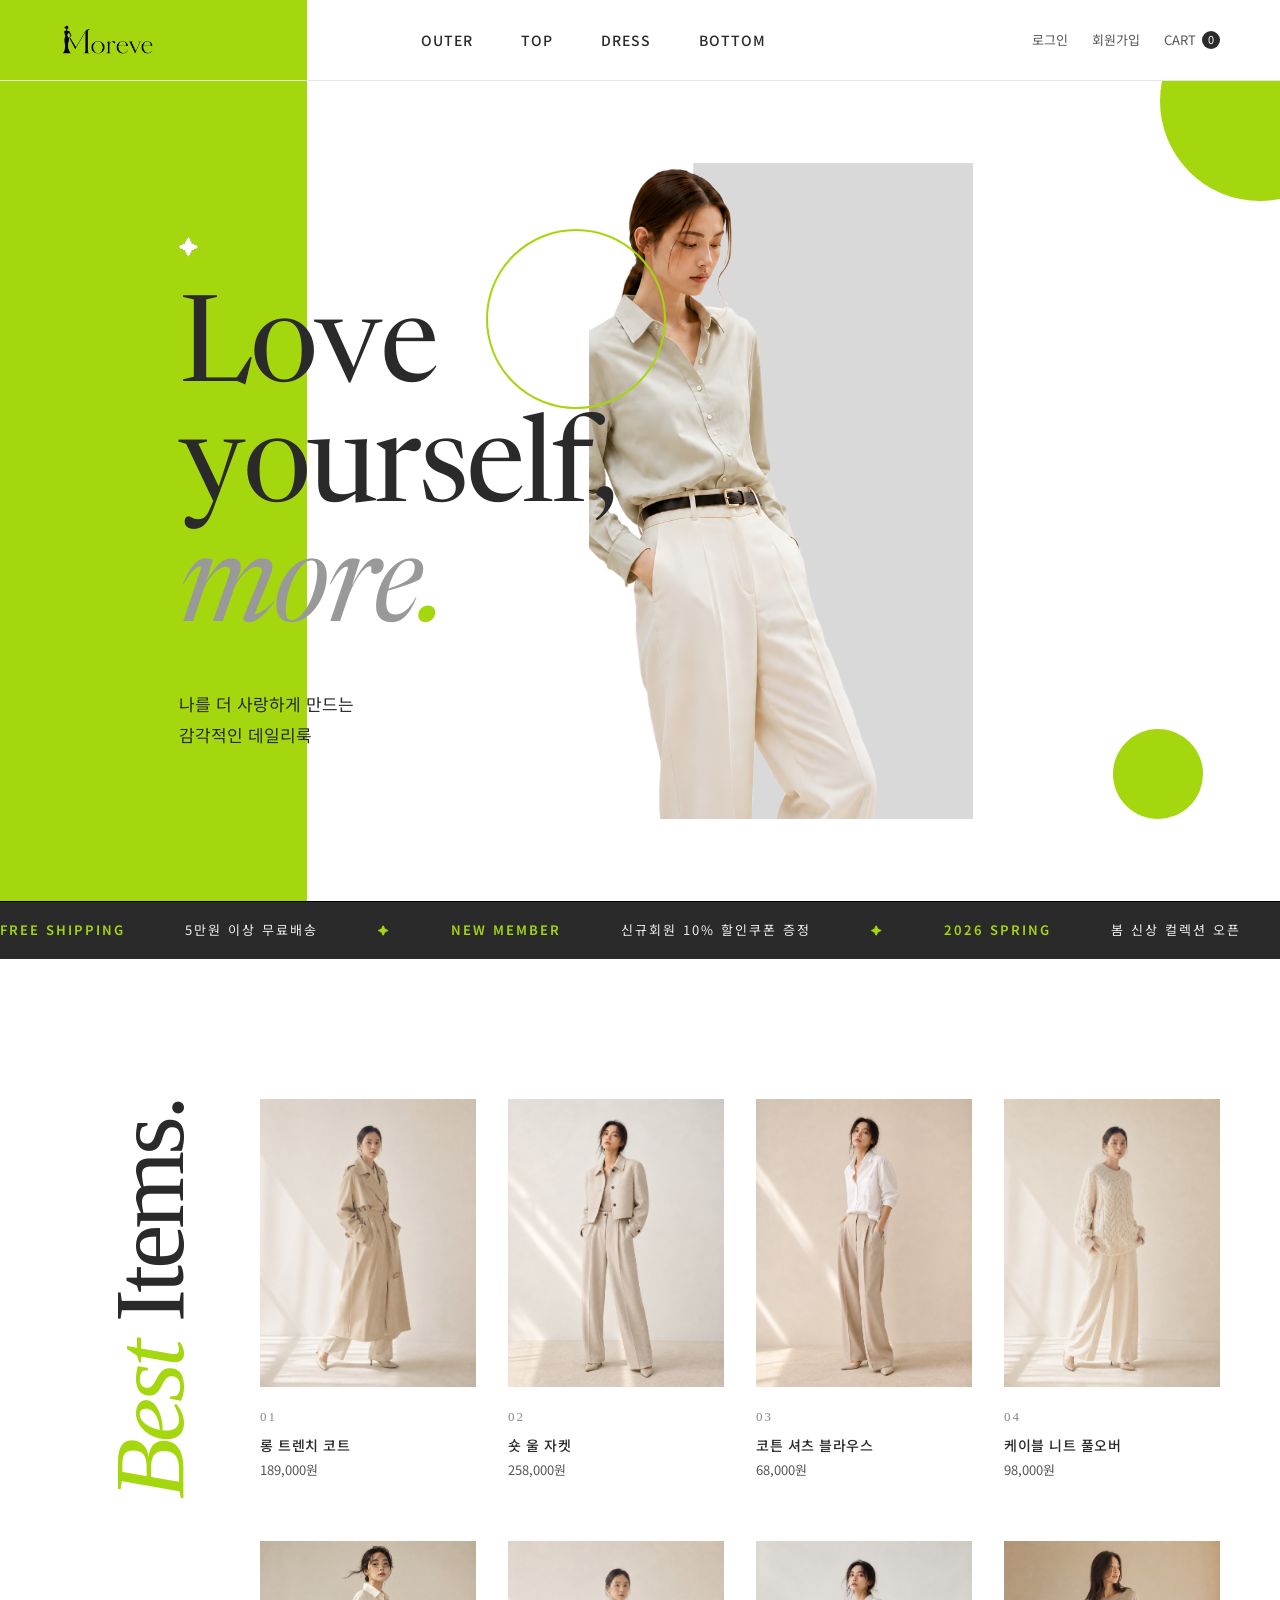
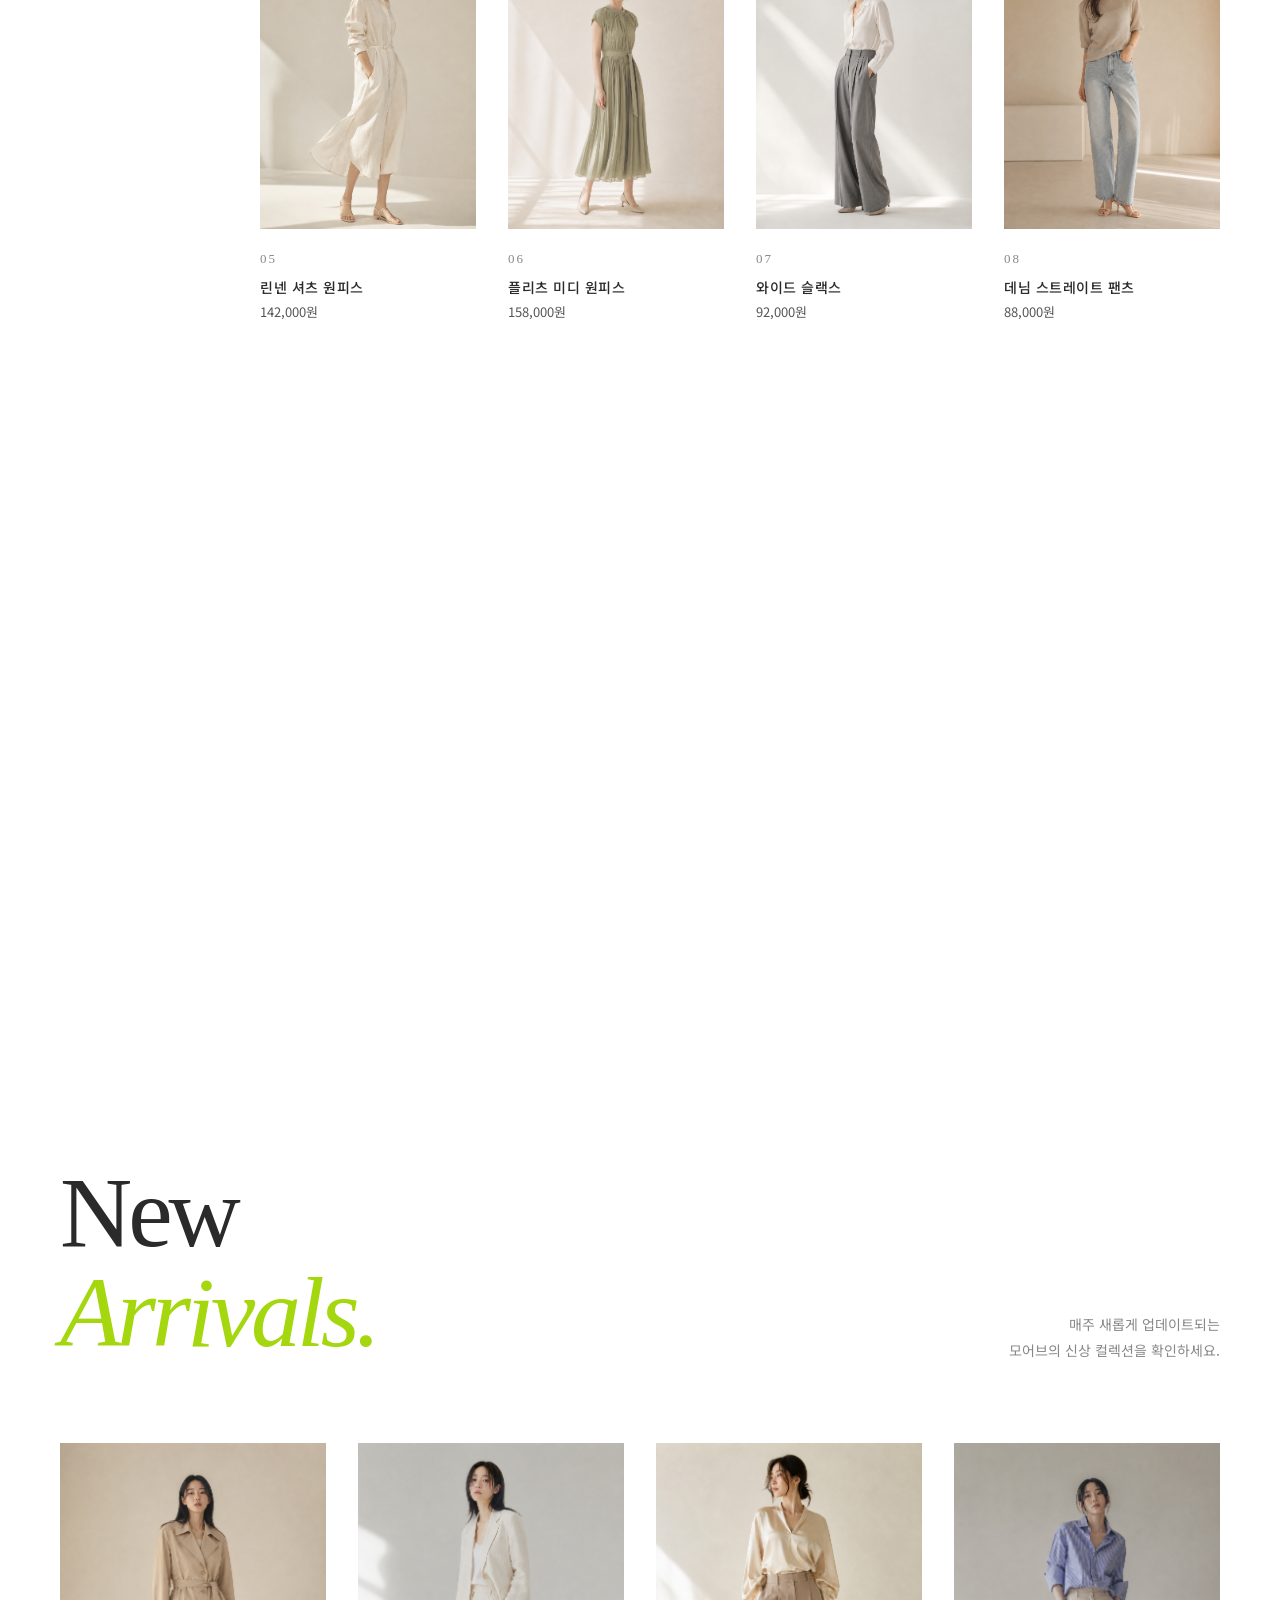
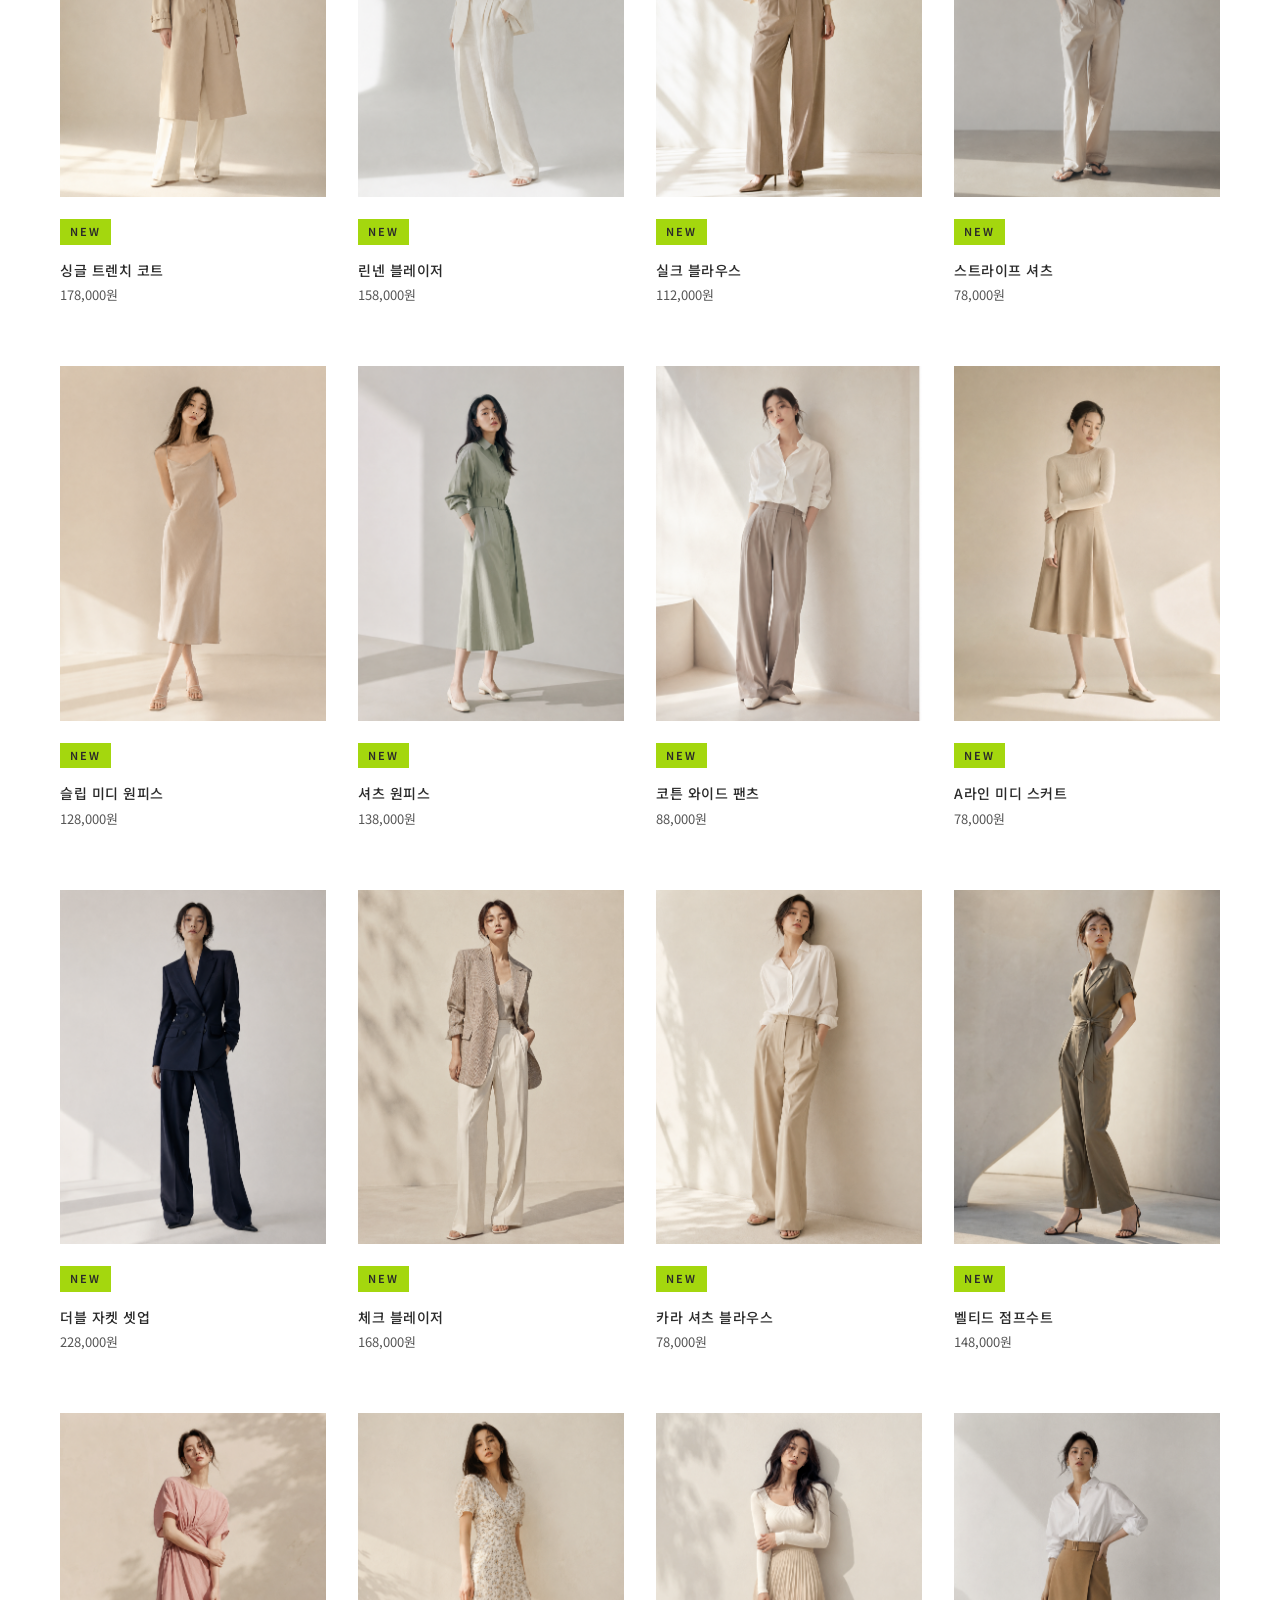
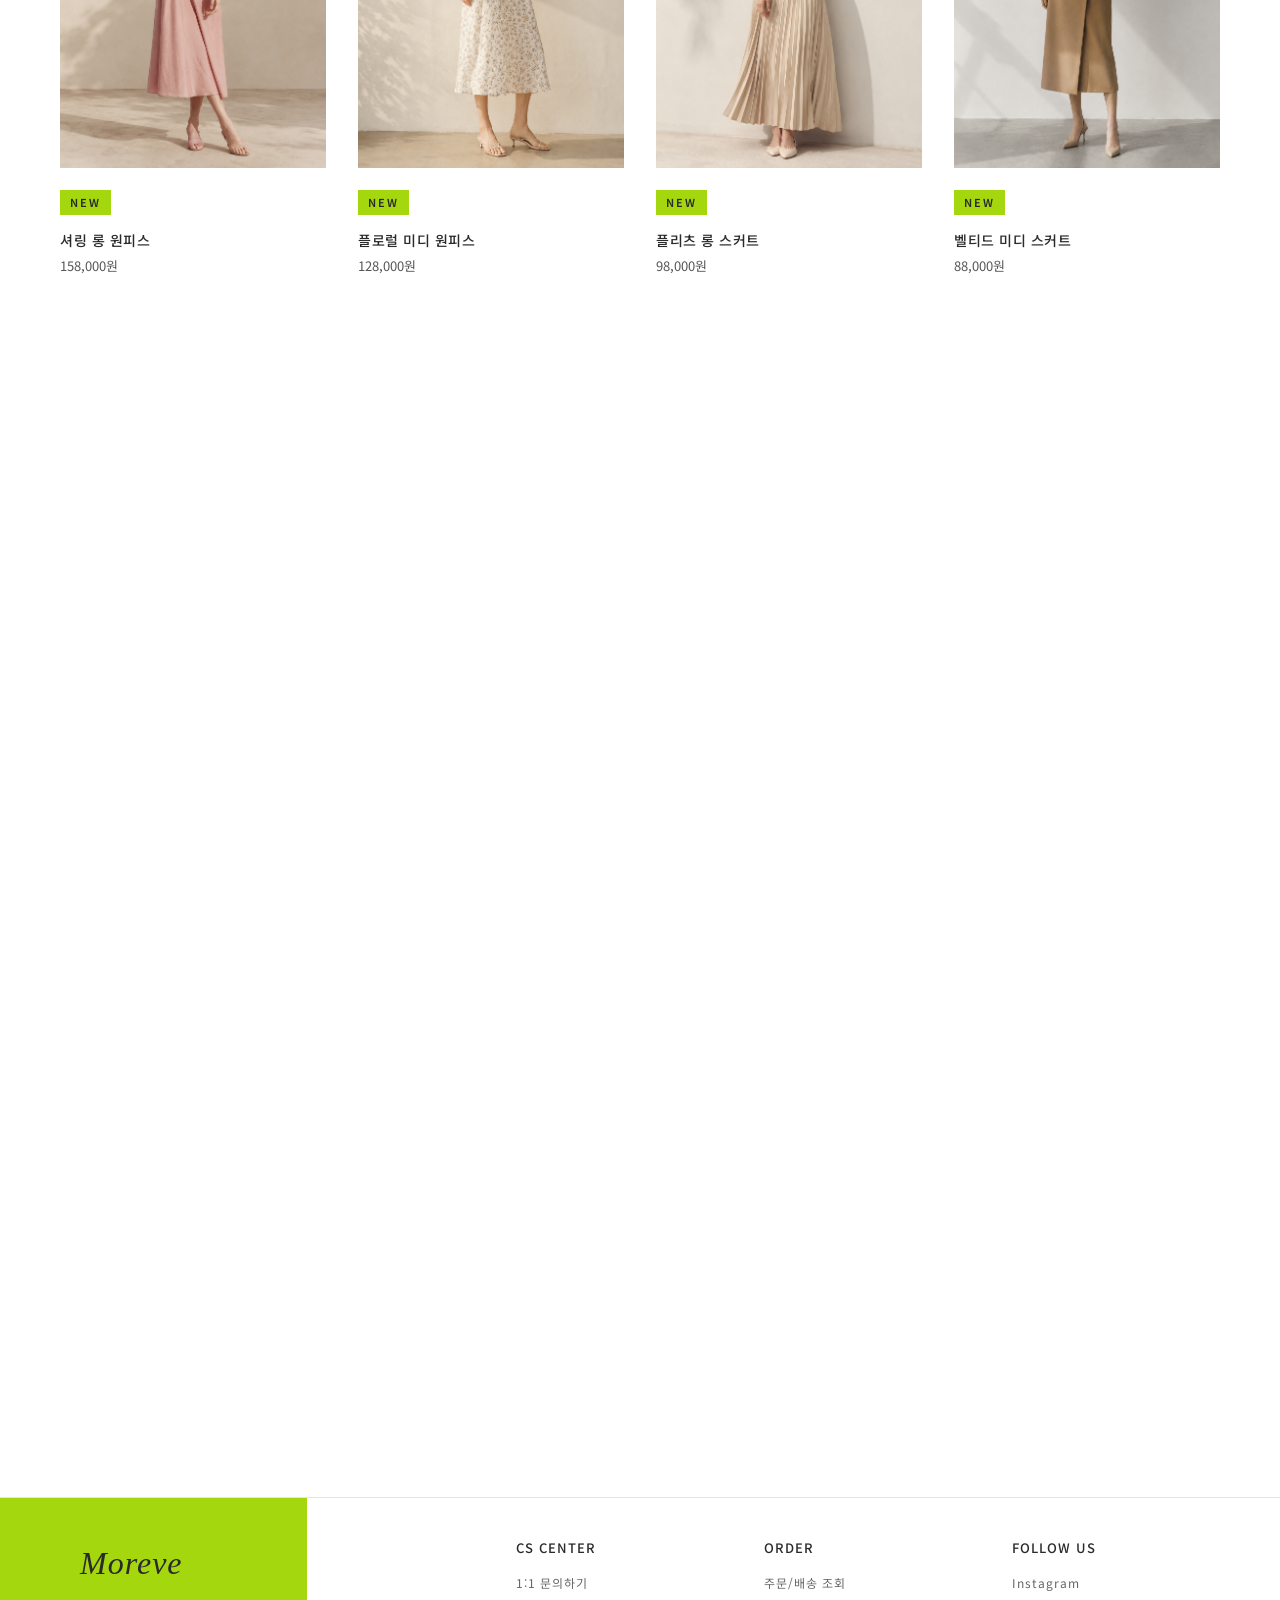
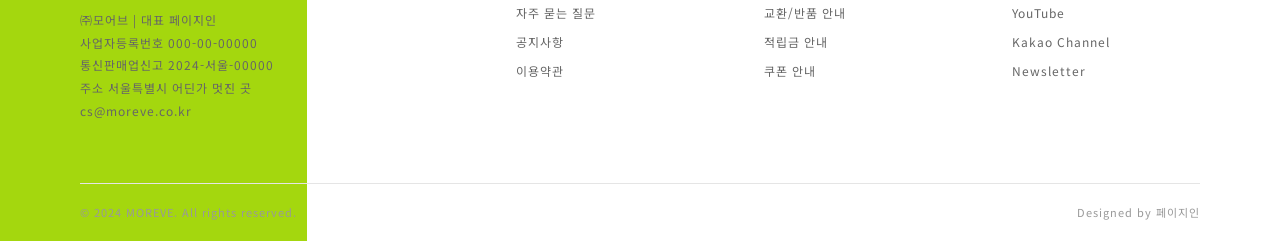
==== index.html @ 14810da8 "Finalize Moreve e-commerce platform with premium UI/UX enhancements" ====
<!DOCTYPE html>
<html lang="ko">
<head>
  <meta charset="UTF-8">
  <title>Moreve | Love yourself, more.</title>
  <meta name="viewport" content="width=device-width, initial-scale=1.0">
  
  <!-- 구글 폰트 -->
  <link href="https://fonts.googleapis.com/css2?family=Newsreader:ital,wght@0,400;0,500;0,600;1,400;1,500;1,600&family=Noto+Sans+KR:wght@300;400;500;700&family=Inter:wght@300;400;500;600&display=swap" rel="stylesheet">
  
  <!-- 외부 CSS 연결 -->
  <link rel="stylesheet" href="style.css">

</head>
<body>

<!-- INTRO VIDEO -->
<div class="intro-video" id="introVideo">
  <video id="introMovie" autoplay muted playsinline>
    <source src="images/intro-runway.mp4" type="video/mp4">
  </video>

  <button class="intro-enter" id="introEnter"><span class="enter-word">Enter</span> <span class="moreve-word">MOREVE</span></button>
</div>

<!-- HEADER -->
<header class="header">
  <div class="header-green"></div>
  <div class="header-inner">
    <div class="logo">
      <img src="images/logo.png" alt="Moreve">
    </div>
    <nav class="gnb">
      <a href="outer.html">OUTER</a>
      <a href="top.html">TOP</a>
      <a href="dress.html">DRESS</a>
      <a href="bottom.html">BOTTOM</a>
    </nav>
    <div class="util">
      <a href="#">로그인</a>
      <a href="#">회원가입</a>
      <a href="#" class="cart">CART <span class="num">0</span></a>
    </div>
  </div>
</header>

<section class="hero">
  <div class="deco-half-circle"></div>
  <div class="hero-bg-green"></div>
  <div class="deco-circle-line"></div>

  <div class="slide-wrap">
    <!-- Slide 1 -->
    <div class="slide active">
      <div class="main-img"></div>
      <div class="sub-img"></div>
    </div>
    <!-- Slide 2 -->
    <div class="slide">
      <div class="main-img"></div>
      <div class="sub-img"></div>
    </div>
  </div>

  <div class="deco-circle-fill"></div>

  <div class="hero-text">
    <div class="hero-star">✦</div>
    <h1 class="hero-title">
      <span class="line">
        <span>L</span><span>o</span><span>v</span><span>e</span>
      </span>
      <span class="line">
        <span>y</span><span>o</span><span>u</span><span>r</span><span>s</span><span>e</span><span>l</span><span>f</span><span>,</span>
      </span>
      <span class="line italic">
        <span>m</span><span>o</span><span>r</span><span>e</span><span class="dot">.</span>
      </span>
    </h1>
    <p class="hero-sub">
      나를 더 사랑하게 만드는<br>
      감각적인 데일리룩
    </p>
  </div>
</section>

<!-- ROLLING BANNER (까만 띠배너) -->
<div class="rolling">
  <div class="rolling-track">
    <div class="rolling-item"><span class="pt">FREE SHIPPING</span> 5만원 이상 무료배송</div>
    <div class="rolling-item"><span class="pt">NEW MEMBER</span> 신규회원 10% 할인쿠폰 증정</div>
    <div class="rolling-item"><span class="pt">2026 SPRING</span> 봄 신상 컬렉션 오픈</div>
    <div class="rolling-item"><span class="pt">SPECIAL</span> 첫 구매 무료 반품 서비스</div>
    <div class="rolling-item"><span class="pt">FREE SHIPPING</span> 5만원 이상 무료배송</div>
    <div class="rolling-item"><span class="pt">NEW MEMBER</span> 신규회원 10% 할인쿠폰 증정</div>
    <div class="rolling-item"><span class="pt">2026 SPRING</span> 봄 신상 컬렉션 오픈</div>
    <div class="rolling-item"><span class="pt">SPECIAL</span> 첫 구매 무료 반품 서비스</div>
    <div class="rolling-item"><span class="pt">FREE SHIPPING</span> 5만원 이상 무료배송</div>
    <div class="rolling-item"><span class="pt">NEW MEMBER</span> 신규회원 10% 할인쿠폰 증정</div>
    <div class="rolling-item"><span class="pt">2026 SPRING</span> 봄 신상 컬렉션 오픈</div>
    <div class="rolling-item"><span class="pt">SPECIAL</span> 첫 구매 무료 반품 서비스</div>
  </div>
</div>

<!-- BEST -->
<section class="best fade-in">
  <div class="section-head">
    <h2 class="section-title"><span class="pt">Best</span> Items.</h2>
    <p class="section-desc">모어브 고객님들이 가장 사랑하는<br>베스트 아이템을 만나보세요.</p>
  </div>
  <div class="product-grid">
    <a href="product.html" class="product"><div class="product-img pi1"></div><div class="product-num">01</div><div class="product-name">롱 트렌치 코트</div><div class="product-price">189,000원</div></a>
    <a href="product.html" class="product"><div class="product-img pi2"></div><div class="product-num">02</div><div class="product-name">숏 울 자켓</div><div class="product-price">258,000원</div></a>
    <a href="product.html" class="product"><div class="product-img pi3"></div><div class="product-num">03</div><div class="product-name">코튼 셔츠 블라우스</div><div class="product-price">68,000원</div></a>
    <a href="product.html" class="product"><div class="product-img pi4"></div><div class="product-num">04</div><div class="product-name">케이블 니트 풀오버</div><div class="product-price">98,000원</div></a>
    <a href="product.html" class="product"><div class="product-img pi5"></div><div class="product-num">05</div><div class="product-name">린넨 셔츠 원피스</div><div class="product-price">142,000원</div></a>
    <a href="product.html" class="product"><div class="product-img pi6"></div><div class="product-num">06</div><div class="product-name">플리츠 미디 원피스</div><div class="product-price">158,000원</div></a>
    <a href="product.html" class="product"><div class="product-img pi7"></div><div class="product-num">07</div><div class="product-name">와이드 슬랙스</div><div class="product-price">92,000원</div></a>
    <a href="product.html" class="product"><div class="product-img pi8"></div><div class="product-num">08</div><div class="product-name">데님 스트레이트 팬츠</div><div class="product-price">88,000원</div></a>
  </div>
</section>

<section class="proposal fade-in">
  <div class="proposal-text">
    <h2 class="proposal-title">Made by Moreve.</h2>
    <p class="proposal-sub">하나하나 정성껏 만든 자체제작 컬렉션</p>
    <div class="proposal-line"></div>
  </div>
</section>

<!-- NEW ARRIVALS -->
<section class="new fade-in">
  <div class="section-head">
    <h2 class="section-title">New<br><span class="pt">Arrivals.</span></h2>
    <p class="section-desc">매주 새롭게 업데이트되는<br>모어브의 신상 컬렉션을 확인하세요.</p>
  </div>
  <div class="new-grid">
    <a href="product.html" class="product"><div class="product-img pi9"></div><span class="new-tag">NEW</span><div class="product-name">싱글 트렌치 코트</div><div class="product-price">178,000원</div></a>
    <a href="product.html" class="product"><div class="product-img pi10"></div><span class="new-tag">NEW</span><div class="product-name">린넨 블레이저</div><div class="product-price">158,000원</div></a>
    <a href="product.html" class="product"><div class="product-img pi11"></div><span class="new-tag">NEW</span><div class="product-name">실크 블라우스</div><div class="product-price">112,000원</div></a>
    <a href="product.html" class="product"><div class="product-img pi12"></div><span class="new-tag">NEW</span><div class="product-name">스트라이프 셔츠</div><div class="product-price">78,000원</div></a>
    <a href="product.html" class="product"><div class="product-img pi13"></div><span class="new-tag">NEW</span><div class="product-name">슬립 미디 원피스</div><div class="product-price">128,000원</div></a>
    <a href="product.html" class="product"><div class="product-img pi14"></div><span class="new-tag">NEW</span><div class="product-name">셔츠 원피스</div><div class="product-price">138,000원</div></a>
    <a href="product.html" class="product"><div class="product-img pi15"></div><span class="new-tag">NEW</span><div class="product-name">코튼 와이드 팬츠</div><div class="product-price">88,000원</div></a>
    <a href="product.html" class="product"><div class="product-img pi16"></div><span class="new-tag">NEW</span><div class="product-name">A라인 미디 스커트</div><div class="product-price">78,000원</div></a>
    <a href="product.html" class="product"><div class="product-img pi17"></div><span class="new-tag">NEW</span><div class="product-name">더블 자켓 셋업</div><div class="product-price">228,000원</div></a>
    <a href="product.html" class="product"><div class="product-img pi18"></div><span class="new-tag">NEW</span><div class="product-name">체크 블레이저</div><div class="product-price">168,000원</div></a>
    <a href="product.html" class="product"><div class="product-img pi19"></div><span class="new-tag">NEW</span><div class="product-name">카라 셔츠 블라우스</div><div class="product-price">78,000원</div></a>
    <a href="product.html" class="product"><div class="product-img pi20"></div><span class="new-tag">NEW</span><div class="product-name">벨티드 점프수트</div><div class="product-price">148,000원</div></a>
    <a href="product.html" class="product"><div class="product-img pi21"></div><span class="new-tag">NEW</span><div class="product-name">셔링 롱 원피스</div><div class="product-price">158,000원</div></a>
    <a href="product.html" class="product"><div class="product-img pi22"></div><span class="new-tag">NEW</span><div class="product-name">플로럴 미디 원피스</div><div class="product-price">128,000원</div></a>
    <a href="product.html" class="product"><div class="product-img pi23"></div><span class="new-tag">NEW</span><div class="product-name">플리츠 롱 스커트</div><div class="product-price">98,000원</div></a>
    <a href="product.html" class="product"><div class="product-img pi24"></div><span class="new-tag">NEW</span><div class="product-name">벨티드 미디 스커트</div><div class="product-price">88,000원</div></a>
  </div>
</section>

<!-- COLLECTION -->
<div class="collection fade-in">
  <div class="collection-inner">
    <div class="section-head">
      <h2 class="section-title"><span class="pt">Collection.</span></h2>
      <p class="section-desc">시즌마다 새롭게 선보이는<br>모어브만의 감각적인 컬렉션.</p>
    </div>
    <div class="col-grid">
      <div class="col-item big"><div class="col-img ci1"></div></div>
      <div class="col-item"><div class="col-img ci2"></div></div>
      <div class="col-item"><div class="col-img ci3"></div></div>
      <div class="col-item"><div class="col-img ci4"></div></div>
      <div class="col-item"><div class="col-img ci5"></div></div>
      <div class="col-item"><div class="col-img ci6"></div></div>
      <div class="col-item"><div class="col-img ci7"></div></div>
    </div>
  </div>
</div>

<!-- FOOTER -->
<footer>
  <div class="foot-inner">
    <div>
      <div class="foot-logo">Moreve</div>
      <div class="foot-info">
        ㈜모어브 | 대표 페이지인<br>
        사업자등록번호 000-00-00000<br>
        통신판매업신고 2024-서울-00000<br>
        주소 서울특별시 어딘가 멋진 곳<br>
        cs@moreve.co.kr
      </div>
    </div>
    <div class="foot-col">
      <h5>CS CENTER</h5>
      <ul>
        <li>1:1 문의하기</li>
        <li>자주 묻는 질문</li>
        <li>공지사항</li>
        <li>이용약관</li>
      </ul>
    </div>
    <div class="foot-col">
      <h5>ORDER</h5>
      <ul>
        <li>주문/배송 조회</li>
        <li>교환/반품 안내</li>
        <li>적립금 안내</li>
        <li>쿠폰 안내</li>
      </ul>
    </div>
    <div class="foot-col">
      <h5>FOLLOW US</h5>
      <ul>
        <li>Instagram</li>
        <li>YouTube</li>
        <li>Kakao Channel</li>
        <li>Newsletter</li>
      </ul>
    </div>
  </div>
  <div class="foot-bottom">
    <div>© 2024 MOREVE. All rights reserved.</div>
    <div>Designed by 페이지인</div>
  </div>
</footer>

<!-- 외부 JS 연결 -->
<script src="script.js"></script>

</body>
</html>
---- style.css ----
/* ===== RESET & VARIABLES ===== */
* { margin:0; padding:0; box-sizing:border-box; }

:root{
  --point:#A4D70E;
  --gray-bg:#F4F5F0;
  --gray-light:#F7F7F5;
  --text:#2a2a2a;
  --sub:#888;
  --line:#e5e5e5;
}

body { 
  font-family:'Noto Sans KR','Inter',sans-serif; 
  color:var(--text); 
  background:#fff; 
  line-height:1.6; 
  overflow-x:hidden;
}
a { color:inherit; text-decoration:none; }
img { max-width:100%; display:block; }

/* HEADER */
.header {
  position:sticky; top:0; z-index:100;
  background:#fff;
  border-bottom:1px solid var(--line);
  transition:box-shadow 0.3s;
}
.header-green {
  position:absolute;
  left:0; top:0;
  width:24%;
  height:100%;
  background:var(--point);
  z-index:0;
}
.header-inner {
  position:relative;
  z-index:1;
  max-width:1400px; margin:0 auto;
  display:flex; align-items:center; justify-content:space-between;
  padding:24px 60px;
}
.logo {
  font-family:'Cormorant Garamond',serif;
  font-size:28px; font-weight:500; font-style:italic;
  letter-spacing:0.5px;
}
.logo img {
  height:32px;
  width:auto;
  display:block;
}
.gnb { display:flex; gap:48px; }
.gnb a {
  font-size:14px; font-weight:500; letter-spacing:1px;
  transition:color 0.2s;
}
.gnb a:hover { color:var(--point); }
.util { display:flex; gap:24px; align-items:center; font-size:13px; color:#555; }
.util .cart { display:flex; align-items:center; gap:6px; }
.util .cart .num {
  background:var(--text); color:#fff;
  width:18px; height:18px; border-radius:50%;
  display:flex; align-items:center; justify-content:center;
  font-size:11px;
}

/* HERO */

.hero {
  position:relative;
  width:100%;
  height:820px;
  background:#fafafa;
  overflow:hidden;
  max-width:none;
  margin:0;
  padding:0;
}
.hero-bg-green {
  position:absolute;
  left:0; top:0;
  width:24%;
  height:100%;
  background:var(--point);
  z-index:1;
}

.hero-text {
  position:absolute;
  left:14%;
  top:50%;
  transform:translateY(-50%);
  z-index:10;
}

.hero-title {
  font-family:'Newsreader', serif;
  font-size:120px;
  font-weight:400;
  line-height:1;
  letter-spacing:-3px;
  color:var(--text);
  white-space:nowrap;
}
.hero-title .it { font-style:italic; font-weight:400; color:#888; }
.hero-title .dot { color:var(--point); }
.hero-star {
  font-size:20px;
  color:#fff;
  margin-bottom:30px;
  text-shadow:0 0 1px #999;
}
.hero-sub {
  margin-top:36px;
  font-size:17px;
  color:#2a2a2a;
  line-height:1.8;
  font-family:'Noto Sans KR', sans-serif;
}

.deco-circle-line {
  position:absolute;
  left:38%;
  top:18%;
  width:180px;
  height:180px;
  border:2px solid var(--point);
  border-radius:50%;
  z-index:6;
}

.slide-wrap {
  position:absolute;
  inset:0;
  z-index:3;
}
.slide {
  position:absolute;
  inset:0;
  opacity:0;
  transition:opacity 1.2s ease;
}
.slide.active { opacity:1; }

.main-img {
  position:absolute;
  left:46%;
  top:10%;
  width:30%;
  height:80%;
  background-size:cover;
  background-position:center;
  box-shadow:0 15px 40px rgba(0,0,0,0.08);
}
.sub-img {
  position:absolute;
  left:72%;
  top:38%;
  width:22%;
  height:56%;
  background-size:cover;
  background-position:center;
  box-shadow:0 15px 40px rgba(0,0,0,0.12);
  z-index:4;
}

.deco-circle-fill {
  position:absolute;
  right:6%;
  bottom:10%;
  width:90px;
  height:90px;
  background:var(--point);
  border-radius:50%;
  z-index:5;
}
.deco-half-circle {
  position:absolute;
  right:-80px;
  top:-80px;
  width:200px;
  height:200px;
  background:var(--point);
  border-radius:50%;
  z-index:2;
}

.slide, .slide-s {
  opacity:0;
  transition:opacity 1.2s ease;
}
.slide.active, .slide-s.active { opacity:1; }



/* ===== ROLLING BANNER ===== */
.rolling {
  background:#2a2a2a; color:#fff; overflow:hidden;
  padding:18px 0; border-top:1px solid #000;
}
.rolling-track {
  display:flex; gap:60px; width:max-content;
  animation:roll 40s linear infinite;
}
.rolling-item {
  display:flex; align-items:center; gap:60px;
  font-size:13px; letter-spacing:2px; white-space:nowrap;
  color:#eee;
}
.rolling-item .pt { color:var(--point); font-weight:600; }
.rolling-item::after {
  content:'✦'; color:var(--point); font-size:11px;
}
@keyframes roll {
  from { transform:translateX(0); }
  to   { transform:translateX(-50%); }
}

/* ===== SECTION COMMON ===== */
section { padding:140px 60px; max-width:1400px; margin:0 auto; }
.hero {
  max-width:none;
  margin:0;
  padding:0;
  background: linear-gradient(to right, #D4E89A 0%, #D4E89A 21.99%, #FFFFFF 22%);
}

.section-head {
  display:flex; align-items:flex-end; justify-content:space-between;
  margin-bottom:80px;
}
.section-title {
  font-family:'Cormorant Garamond',serif;
  font-size:100px; font-weight:500; line-height:1;
  letter-spacing:-4px;
}
.section-title .pt { color:var(--point); font-style:italic; }
.section-desc {
  text-align:right; font-size:14px; color:var(--sub);
  line-height:1.8; max-width:300px;
}

/* ===== BEST ===== */
.best {
  background:#fff;
  display:grid;
  grid-template-columns:140px 1fr;
  gap:60px;
  align-items:start;
  padding-bottom: 60px;
}

.best .section-head {
  flex-direction:column;
  margin-bottom:0;
}

.best .section-title {
  writing-mode:vertical-rl;
  transform:rotate(180deg);
  font-size:100px;
  line-height:1;
  white-space:nowrap;
}

.best .section-desc {
  display:none;
}

.product-grid {
  display:grid;
  grid-template-columns:repeat(4,1fr);
  gap:60px 32px;
}
.product { 
  position:relative;
  cursor:pointer;
  text-decoration:none; 
  color:inherit; 
  display:block; 
}
.product-img {
  aspect-ratio:3/4; background:var(--gray-bg);
  margin-bottom:20px; overflow:hidden; position:relative;
}
.product-img::before {
  content:''; position:absolute; inset:0;
  background:linear-gradient(135deg, rgba(190,253,2,0) 0%, rgba(190,253,2,0.15) 100%);
  opacity:0; transition:opacity 0.4s;
}
.product:hover .product-img::before { opacity:1; }
.product-num {
  font-family:'Cormorant Garamond',serif;
  font-size:13px; color:var(--sub); letter-spacing:2px;
}
.product-name {
  font-size:14px; font-weight:500; margin:6px 0 4px;
  letter-spacing:0.5px;
}
.product-price { font-size:13px; color:#555; }

/* product placeholder bg */
.pi1  { background: url('images/pi1.png')  center/cover no-repeat; }
.pi2  { background: url('images/pi2.png')  center/cover no-repeat; }
.pi3  { background: url('images/pi3.png')  center/cover no-repeat; }
.pi4  { background: url('images/pi4.png')  center/cover no-repeat; }
.pi5  { background: url('images/pi5.png')  center/cover no-repeat; }
.pi6  { background: url('images/pi6.png')  center/cover no-repeat; }
.pi7  { background: url('images/pi7.png')  center/cover no-repeat; }
.pi8  { background: url('images/pi8.png')  center/cover no-repeat; }
.pi9  { background: url('images/pi9.png')  center/cover no-repeat; }
.pi10 { background: url('images/pi10.png') center/cover no-repeat; }
.pi11 { background: url('images/pi11.png') center/cover no-repeat; }
.pi12 { background: url('images/pi12.png') center/cover no-repeat; }
.pi13 { background: url('images/pi13.png') center/cover no-repeat; }
.pi14 { background: url('images/pi14.png') center/cover no-repeat; }
.pi15 { background: url('images/pi15.png') center/cover no-repeat; }
.pi16 { background: url('images/pi16.png') center/cover no-repeat; }
.pi17 { background: url('images/pi17.png') center/cover no-repeat; }
.pi18 { background: url('images/pi18.png') center/cover no-repeat; }
.pi19 { background: url('images/pi19.png') center/cover no-repeat; }
.pi20 { background: url('images/pi20.png') center/cover no-repeat; }
.pi21 { background: url('images/pi21.png') center/cover no-repeat; }
.pi22 { background: url('images/pi22.png') center/cover no-repeat; }
.pi23 { background: url('images/pi23.png') center/cover no-repeat; }
.pi24 { background: url('images/pi24.png') center/cover no-repeat; }

/* ===== STYLE PROPOSAL ===== */
/* 모어브가 제안하는 나를 위한 스타일 → 자체제작 배너로 교체 */
.proposal {
  position: relative;
  width: 100%;
  max-width: none;
  height: 600px;
  padding: 0;
  background: url('images/style-banner.png') center/cover no-repeat;
  display: flex;
  align-items: center;
  justify-content: center;
  margin: 40px 0 60px;
  overflow: hidden;
}

/* 아래쪽으로 내린 연두 반투명 블러 - 애니메이션 효과 */
.proposal::before {
  content: '';
  position: absolute;
  left: 0;
  top: 58%;
  transform: translateY(-50%);
  height: 240px;
  width: 0; /* 초기 너비 0 */
  background: rgba(164, 215, 14, 0.26);
  backdrop-filter: blur(6px);
  -webkit-backdrop-filter: blur(6px);
  z-index: 1;
  transition: width 2.5s cubic-bezier(0.65, 0, 0.35, 1); /* 극도로 여유로운 속도로 펼쳐짐 */
}

.proposal.visible::before {
  width: 100%;
}

/* 텍스트 박스 - 띠가 다 그려진 후 등장 */
.proposal-text {
  position: relative;
  z-index: 2;
  text-align: center;
  color: #2a2a2a;
  transform: translateY(48px);
  opacity: 0;
  transition: opacity 1.2s ease 2.5s; /* 띠가 완전히 다 그려진 후 서서히 등장 */
}

.proposal.visible .proposal-text {
  opacity: 1;
}

.proposal-title {
  font-family: 'Newsreader', serif;
  font-size: 88px;
  font-weight: 400;
  font-style: italic;
  line-height: 1;
  letter-spacing: -2px;
  margin-bottom: 24px;
}

.proposal-sub {
  font-family: 'Noto Sans KR', sans-serif;
  font-size: 16px;
  font-weight: 400;
  letter-spacing: 1px;
  line-height: 1.7;
}

.proposal-line {
  width: 40px;
  height: 1px;
  background: #2a2a2a;
  margin: 28px auto 0;
}

/* ===== NEW ARRIVALS ===== */
.new { background:#fff; padding-top: 80px; }
.new-grid {
  display:grid; grid-template-columns:repeat(4,1fr); gap:60px 32px;
}
.new .product-img { aspect-ratio:3/4; }
.new-tag {
  display:inline-block; font-size:11px; letter-spacing:2px;
  padding:4px 10px; background:var(--point); color:var(--text);
  margin-bottom:8px; font-weight:600;
}

/* ===== COLLECTION ===== */
.collection { background:var(--gray-light); padding:140px 60px; }
.collection-inner { max-width:1400px; margin:0 auto; }
.col-grid {
  display:grid; grid-template-columns:repeat(4,1fr);
  grid-template-rows:repeat(2,300px);
  gap:20px;
}
.col-item { background:var(--gray-bg); overflow:hidden; cursor:pointer; position:relative; }
.col-item.big { grid-row:span 2; }
.ci1{background:url('images/col1.png') center/cover no-repeat;}
.ci2{background:url('images/col2.png') center/cover no-repeat;}
.ci3{background:url('images/col3.png') center/cover no-repeat;}
.ci4{background:url('images/col4.png') center/cover no-repeat;}
.ci5{background:url('images/col5.png') center/cover no-repeat;}
.ci6{background:url('images/col6.png') center/cover no-repeat;}
.ci7{background:url('images/col7.png') center/cover no-repeat;}

/* ===== FOOTER ===== */
footer {
  background: linear-gradient(to right, #A4D70E 0%, #A4D70E 23.99%, #FFFFFF 24%);
  color: #2a2a2a;
  padding: 40px 80px 20px;
  font-size: 12px;
  letter-spacing: 1px;
  border-top: 1px solid var(--line);
}
.foot-inner {
  width: 100%;
  max-width: 1400px;
  margin: 0 auto;
  display: grid;
  grid-template-columns: 2fr 1fr 1fr 1fr;
  gap: 60px;
}
.foot-logo {
  font-family: 'Cormorant Garamond', serif;
  font-size: 32px;
  font-style: italic;
  margin-bottom: 20px;
  color: #2a2a2a;
}
.foot-info {
  font-size: 12px;
  color: #666;
  line-height: 1.9;
}
.foot-col h5 {
  font-size: 13px;
  font-weight: 500;
  margin-bottom: 15px;
  letter-spacing: 1px;
  color: #2a2a2a;
}
.foot-col ul {
  list-style: none;
}
.foot-col li {
  font-size: 12px;
  color: #666;
  margin-bottom: 10px;
  cursor: pointer;
  transition: color 0.3s ease;
}
.foot-col li:hover {
  color: #2a2a2a;
}
.foot-bottom {
  max-width: 1400px;
  width: 100%;
  margin: 60px auto 0;
  padding-top: 20px;
  border-top: 1px solid #e5e5e5;
  display: flex;
  justify-content: space-between;
  font-size: 11px;
  color: #999;
}

/* ===== RESPONSIVE ===== */
@media (max-width:900px){
  .product-grid, .new-grid { grid-template-columns:repeat(2,1fr); }
  .col-grid { grid-template-columns:repeat(2,1fr); grid-template-rows:repeat(4,200px); }
  .col-item.big { grid-row:span 1; }
  .section-title { font-size:72px; }
  .gnb { display:none; }
  .header-inner, section, .collection, .proposal, footer { padding-left:24px; padding-right:24px; }
  .proposal { height: 400px; }
  .proposal::before { height: 200px; }
  .proposal-title { font-size: 48px; }
  .proposal-sub { font-size: 14px; }
  .foot-inner { grid-template-columns:1fr 1fr; }
}

/* ===== CATEGORY BANNER ===== */
.cat-banner {
  position:relative;
  width:100%;
  height:560px;
  overflow:hidden;
  max-width:none;
  margin:0;
  padding:0;
}
.cat-banner-img {
  position:absolute;
  inset:0;
  background:url('images/outer-banner.png') center/cover no-repeat;
  z-index:1;
}
.cat-banner-overlay {
  position:absolute;
  inset:0;
  background:linear-gradient(to right, rgba(164,215,14,0.55) 0%, rgba(164,215,14,0.15) 50%, rgba(164,215,14,0) 100%);
  z-index:2;
}
.cat-banner-text {
  position:absolute;
  left:8%;
  top:50%;
  transform:translateY(-50%);
  z-index:3;
  color:var(--text);
}
.cat-sub {
  font-size:13px;
  letter-spacing:3px;
  font-weight:500;
  margin-bottom:24px;
}
.cat-title {
  font-family:'Newsreader', serif;
  font-size:140px;
  font-weight:400;
  line-height:1;
  letter-spacing:-3px;
  margin-bottom:24px;
}
.cat-title .pt { color:var(--point); font-style:italic; }
.cat-desc {
  font-size:16px;
  line-height:1.8;
  font-family:'Noto Sans KR', sans-serif;
}

/* ===== CATEGORY PRODUCTS ===== */
.cat-products {
  max-width:1400px;
  margin:0 auto;
  padding:80px 60px 140px;
}
.cat-products-head {
  display:flex;
  justify-content:space-between;
  align-items:center;
  padding-bottom:24px;
  border-bottom:1px solid var(--line);
  margin-bottom:60px;
}
.cat-count { font-size:14px; color:#555; }
.cat-count span { color:var(--text); font-weight:600; }
.cat-sort {
  border:none;
  background:transparent;
  font-size:13px;
  color:#555;
  cursor:pointer;
  font-family:inherit;
  outline:none;
}
.cat-products .product { display:block; }

.cat-banner-bottom .cat-banner-overlay {
  position:absolute; inset:0; z-index:2;
  background:linear-gradient(to right, rgba(164,215,14,0.55) 0%, rgba(164,215,14,0.15) 50%, rgba(164,215,14,0) 100%);
}
.cat-banner-bottom {
  background:url('images/bottom-banner.png') center/cover no-repeat;
}

.cat-banner-top {
  background:url('images/top-banner.png') center/cover no-repeat;
}
.cat-banner-dress {
  background:url('images/dress-banner.png') center/cover no-repeat;
}


/* ===== PRODUCT DETAIL ===== */
.pd-wrap {
  max-width:1400px;
  margin:0 auto;
  padding:80px 60px 140px;
  display:grid;
  grid-template-columns:1.2fr 1fr;
  gap:80px;
}

.pd-main-img {
  width:100%;
  aspect-ratio:3/4;
  margin-bottom:20px;
}
.pd-thumbs {
  display:grid;
  grid-template-columns:repeat(4,1fr);
  gap:12px;
}
.pd-thumb {
  aspect-ratio:1/1;
  cursor:pointer;
  opacity:0.5;
  transition:opacity 0.3s;
}
.pd-thumb.active, .pd-thumb:hover { opacity:1; }

.pd-info { padding-top:20px; }
.pd-cat {
  font-size:13px;
  letter-spacing:3px;
  color:var(--sub);
  margin-bottom:16px;
}
.pd-name {
  font-family:'Newsreader', serif;
  font-size:42px;
  font-weight:400;
  margin-bottom:24px;
}
.pd-price {
  font-size:28px;
  font-weight:500;
  padding-bottom:32px;
  border-bottom:1px solid var(--line);
  margin-bottom:32px;
}
.pd-price span { font-size:16px; margin-left:4px; }

.pd-row {
  display:flex;
  align-items:center;
  padding:16px 0;
  border-bottom:1px solid #f0f0f0;
}
.pd-label {
  width:100px;
  font-size:12px;
  letter-spacing:2px;
  color:#555;
  font-weight:600;
}

.pd-colors { display:flex; gap:10px; }
.pd-color {
  width:28px; height:28px;
  border-radius:50%;
  cursor:pointer;
  border:2px solid #fff;
  box-shadow:0 0 0 1px #ddd;
  transition:box-shadow 0.2s;
}
.pd-color.active, .pd-color:hover {
  box-shadow:0 0 0 2px var(--text);
}

.pd-sizes { display:flex; gap:8px; }
.pd-size {
  width:42px; height:42px;
  border:1px solid #ddd;
  background:#fff;
  cursor:pointer;
  font-size:13px;
  font-family:inherit;
  transition:all 0.2s;
}
.pd-size:hover, .pd-size.active {
  border-color:var(--text);
  background:var(--text);
  color:#fff;
}

.pd-qty {
  display:flex;
  align-items:center;
  border:1px solid #ddd;
  width:fit-content;
}
.pd-qty button {
  width:36px; height:36px;
  border:none;
  background:#fff;
  cursor:pointer;
  font-size:16px;
}
.pd-qty span {
  width:50px;
  text-align:center;
  font-size:14px;
}

.pd-total {
  display:flex;
  justify-content:space-between;
  align-items:center;
  padding:24px 0;
  margin-top:16px;
  border-top:1px solid var(--line);
}
.pd-total span:first-child {
  font-size:13px; letter-spacing:2px; font-weight:600;
}
.pd-total-price {
  font-size:24px; font-weight:600;
}
.pd-total-price span { font-size:24px; }

.pd-buttons {
  display:grid;
  grid-template-columns:1fr 1fr;
  gap:10px;
  margin-bottom:40px;
}
.btn-cart, .btn-buy {
  height:56px;
  border:none;
  cursor:pointer;
  font-size:14px;
  font-weight:600;
  letter-spacing:2px;
  font-family:inherit;
  transition:all 0.2s;
}
.btn-cart {
  background:#fff;
  color:var(--text);
  border:1px solid var(--text);
}
.btn-cart:hover { background:var(--text); color:#fff; }
.btn-buy {
  background:var(--point);
  color:var(--text);
}
.btn-buy:hover { background:var(--text); color:var(--point); }

.pd-desc {
  font-size:13px;
  color:#555;
  line-height:1.9;
}
.pd-desc p { margin-bottom:8px; }
.pd-desc ul {
  list-style:none;
  margin-top:20px;
  padding-top:20px;
  border-top:1px solid #f0f0f0;
}
.pd-desc li {
  padding:4px 0;
  font-size:12px;
  color:#888;
}


/* ===== INTRO VIDEO ===== */
.intro-video {
  position: fixed;
  inset: 0;
  z-index: 9999;
  background: #000;
  overflow: hidden;
  opacity: 1;
  visibility: visible;
  transition: opacity 1s ease, visibility 1s ease;
}

.intro-video.hide {
  opacity: 0;
  visibility: hidden;
  pointer-events: none;
}

.intro-video video {
  width: 100%;
  height: 100%;
  object-fit: cover;
  display: block;
}

/* ENTER 버튼 - 오른쪽 바닥 고정형 */
.intro-enter {
  position: absolute;
  right: 0;
  bottom: 0;
  z-index: 2;

  width: 360px;
  height: 96px;

  border: none;
  border-left: 1px solid rgba(255,255,255,0.45);
  border-top: 1px solid rgba(255,255,255,0.45);

  background: rgba(0,0,0,0.62);
  color: #fff;

  display: flex;
  align-items: center;
  justify-content: center;
  gap: 12px;

  font-family: 'Inter', sans-serif;
  font-size: 12px;
  font-weight: 500;
  letter-spacing: 5px;
  line-height: 1;

  cursor: pointer;
  backdrop-filter: blur(14px);
  -webkit-backdrop-filter: blur(14px);

  transition: all 0.35s ease;
}

.intro-enter .enter-word {
  font-family: 'Newsreader', serif;
  font-size: 30px;
  font-style: italic;
  font-weight: 600;
  letter-spacing: 0;
  text-transform: none;
}

.intro-enter .moreve-word {
  font-family: 'Inter', sans-serif;
  font-size: 12px;
  font-weight: 600;
  letter-spacing: 5px;
}

.intro-enter:hover {
  background: #A4D70E;
  color: #111;
}

/* 인트로 중에는 스크롤 막기 */
body.intro-active {
  overflow: hidden;
}

/* 히어로 슬라이드 이미지 연결 */
.slide:nth-child(1) .main-img {
  background: url('images/model1.png') center/cover no-repeat;
}
.slide:nth-child(1) .sub-img {
  background: url('images/model1-sub.png') center/cover no-repeat;
}
.slide:nth-child(2) .main-img {
  background: url('images/model2.png') center/cover no-repeat;
}
.slide:nth-child(2) .sub-img {
  background: url('images/model2-sub.png') center/cover no-repeat;
}

.main-img,
.sub-img {
  box-shadow: none;
}

/* ===== 애니메이션: 글자별 페이드인 (Line 기반) ===== */
.hero-title .line {
  display: block;  /* 한 줄씩 */
}
.hero-title .italic {
  font-style: italic;
  color: #999;  /* 회색 (시안 기준) */
}
.hero-title .dot {
  color: #A4D70E;  /* 연두 점 */
}

.hero-title > .line > span {
  display: inline-block;
  opacity: 0;
  transform: translateY(20px);
  animation: letterFade 0.9s forwards;  /* 0.5s → 0.9s (더 천천히) */
}

/* Line 1: Love */
.hero-title > .line:nth-child(1) > span:nth-child(1) { animation-delay: 0.2s; }
.hero-title > .line:nth-child(1) > span:nth-child(2) { animation-delay: 0.3s; }
.hero-title > .line:nth-child(1) > span:nth-child(3) { animation-delay: 0.4s; }
.hero-title > .line:nth-child(1) > span:nth-child(4) { animation-delay: 0.5s; }

/* Line 2: yourself, */
.hero-title > .line:nth-child(2) > span:nth-child(1) { animation-delay: 0.7s; }
.hero-title > .line:nth-child(2) > span:nth-child(2) { animation-delay: 0.8s; }
.hero-title > .line:nth-child(2) > span:nth-child(3) { animation-delay: 0.9s; }
.hero-title > .line:nth-child(2) > span:nth-child(4) { animation-delay: 1.0s; }
.hero-title > .line:nth-child(2) > span:nth-child(5) { animation-delay: 1.1s; }
.hero-title > .line:nth-child(2) > span:nth-child(6) { animation-delay: 1.2s; }
.hero-title > .line:nth-child(2) > span:nth-child(7) { animation-delay: 1.3s; }
.hero-title > .line:nth-child(2) > span:nth-child(8) { animation-delay: 1.4s; }
.hero-title > .line:nth-child(2) > span:nth-child(9) { animation-delay: 1.5s; }

/* Line 3: more. */
.hero-title > .line:nth-child(3) > span:nth-child(1) { animation-delay: 1.7s; }
.hero-title > .line:nth-child(3) > span:nth-child(2) { animation-delay: 1.8s; }
.hero-title > .line:nth-child(3) > span:nth-child(3) { animation-delay: 1.9s; }
.hero-title > .line:nth-child(3) > span:nth-child(4) { animation-delay: 2.0s; }
.hero-title > .line:nth-child(3) > span:nth-child(5) { animation-delay: 2.1s; }

@keyframes letterFade {
  to {
    opacity: 1;
    transform: translateY(0);
  }
}

/* ===== 상품 카드 호버 효과 (VIEW MORE 오버레이) ===== */
.product .product-img {
  position: relative;
  overflow: hidden;
}

/* 어두워지는 오버레이 */
.product .product-img::before {
  content: '';
  position: absolute;
  inset: 0;
  background: rgba(0, 0, 0, 0.3);
  opacity: 0;
  transition: opacity 0.4s ease;
  z-index: 1;
}

/* VIEW MORE 텍스트 */
.product .product-img::after {
  content: 'VIEW MORE';
  position: absolute;
  left: 50%;
  bottom: 30%;
  transform: translate(-50%, 100%);
  color: white;
  font-size: 12px;
  font-weight: 500;
  letter-spacing: 3px;
  opacity: 0;
  transition: all 0.4s ease;
  z-index: 2;
  white-space: nowrap;
}

.product:hover .product-img::before {
  opacity: 1;
}

.product:hover .product-img::after {
  opacity: 1;
  transform: translate(-50%, 0);
}

/* 이미지 확대 효과 */
.product .product-img {
  transition: transform 0.6s ease;
}
.product:hover .product-img {
  transform: scale(1.05);
}

/* 텍스트는 절대 안 움직임 */
.product .product-name,
.product .product-price,
.product .new-tag {
  transform: none !important;
}

/* ===== 메뉴/내비게이션 호버 언더라인 ===== */
.menu a,
nav a {
  position: relative;
  text-decoration: none;
}
.menu a::after,
nav a::after {
  content: '';
  position: absolute;
  left: 0;
  bottom: -6px;
  width: 0;
  height: 2px;
  background: #A4D70E;
  transition: width 0.3s ease;
}
.menu a:hover::after,
nav a:hover::after {
  width: 100%;
}

/* ===== 스크롤 페이드인 효과 ===== */
.fade-in {
  opacity: 0;
  transform: translateY(40px);
  transition: opacity 0.8s ease, transform 0.8s ease;
}
.fade-in.visible {
  opacity: 1;
  transform: translateY(0);
}

/* ===== 컬렉션 아이템 호버 (테두리 애니메이션) ===== */
.collection .col-item {
  position: relative;
  overflow: hidden;
  cursor: pointer;
}

/* 위쪽 선 */
.collection .col-item::before {
  content: '';
  position: absolute;
  top: 0;
  left: 0;
  width: 0;
  height: 3px;
  background: #A4D70E;
  transition: width 0.4s ease;
  z-index: 3;
}
/* 아래쪽 선 */
.collection .col-item::after {
  content: '';
  position: absolute;
  bottom: 0;
  right: 0;
  width: 0;
  height: 3px;
  background: #A4D70E;
  transition: width 0.4s ease;
  z-index: 3;
}
.collection .col-item:hover::before,
.collection .col-item:hover::after {
  width: 100%;
}

/* 좌/우 선을 위해 inner wrapper 스타일링 */
.collection .col-item .col-img {
  position: relative;
  width: 100%;
  height: 100%;
}
.collection .col-item .col-img::before {
  content: '';
  position: absolute;
  top: 0;
  right: 0;
  width: 3px;
  height: 0;
  background: #A4D70E;
  transition: height 0.4s ease;
  z-index: 3;
}
.collection .col-item .col-img::after {
  content: '';
  position: absolute;
  bottom: 0;
  left: 0;
  width: 3px;
  height: 0;
  background: #A4D70E;
  transition: height 0.4s ease;
  z-index: 3;
}
.collection .col-item:hover .col-img::before,
.collection .col-item:hover .col-img::after {
  height: 100%;
}

/* 이미지 살짝 줌인 */
.collection .col-item .col-img {
  overflow: hidden;
  transition: transform 0.6s ease;
}
.collection .col-item:hover .col-img {
  transform: scale(1.03);
}
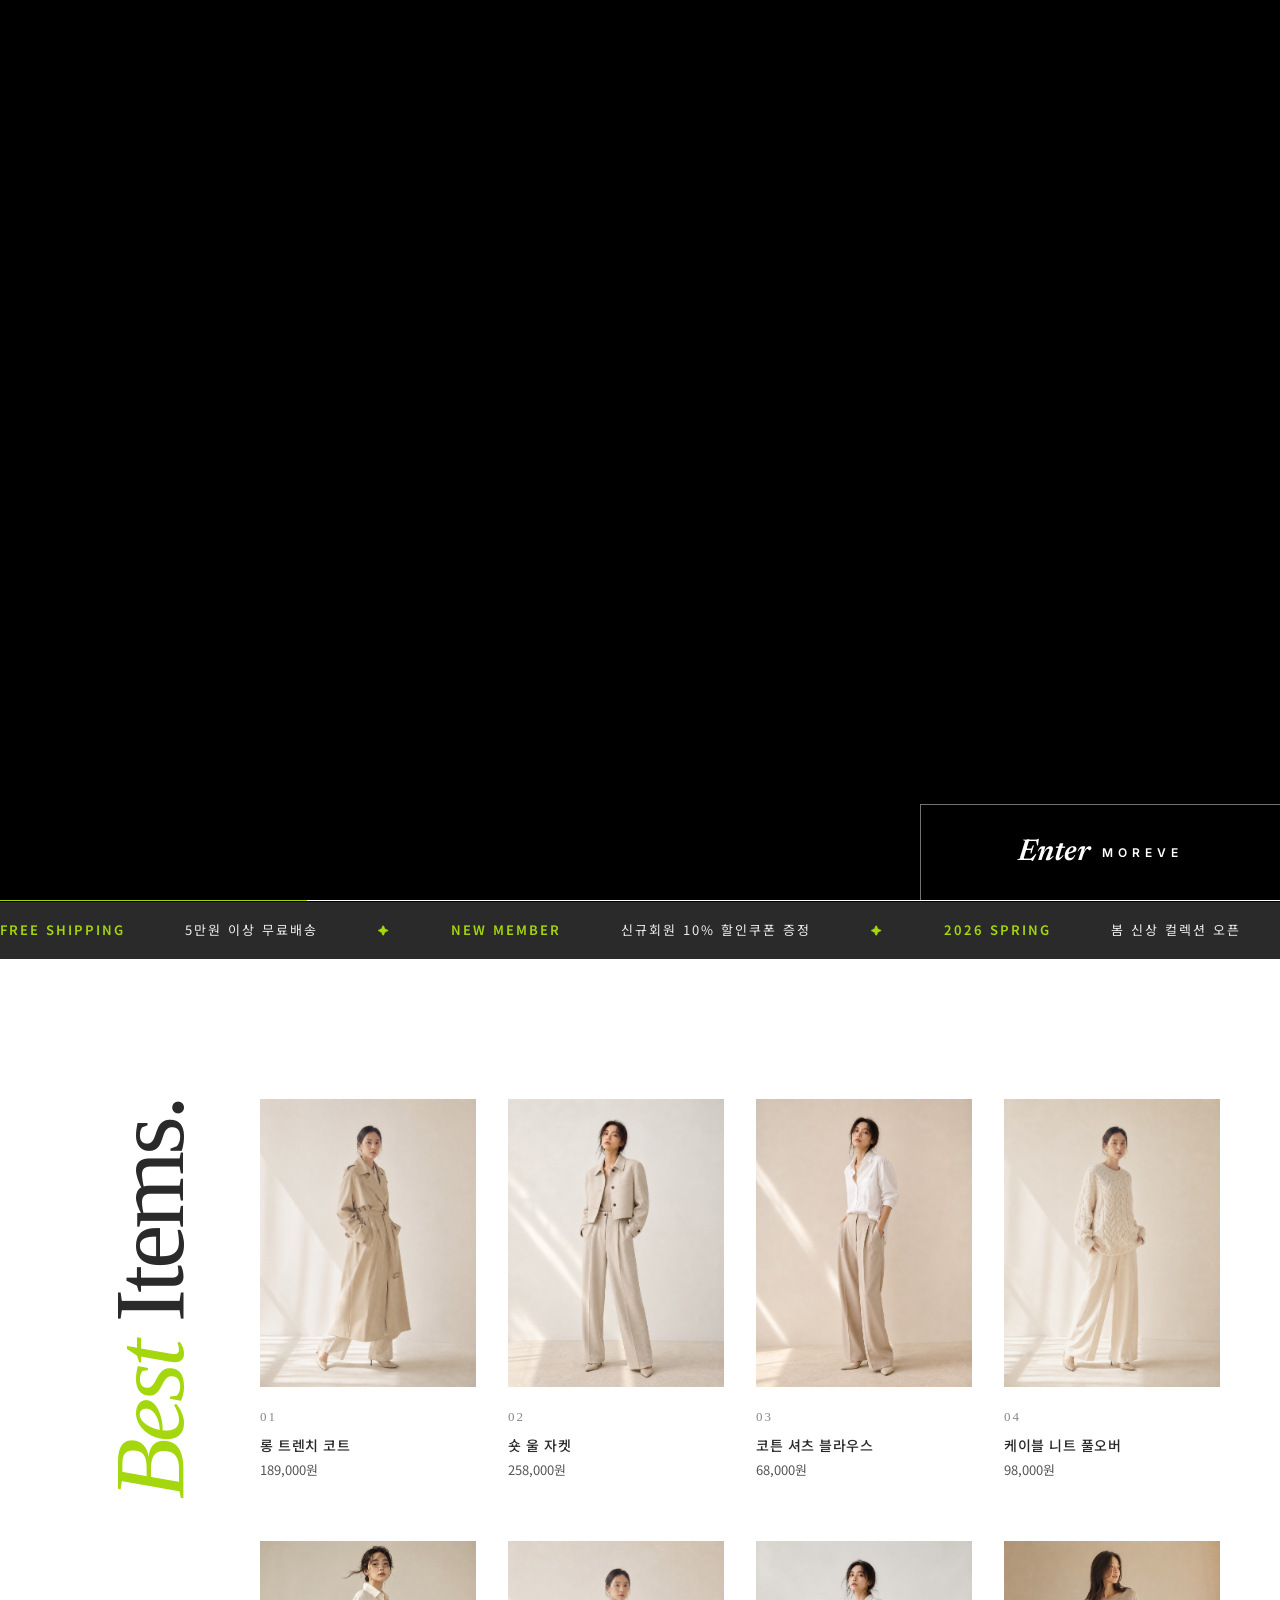
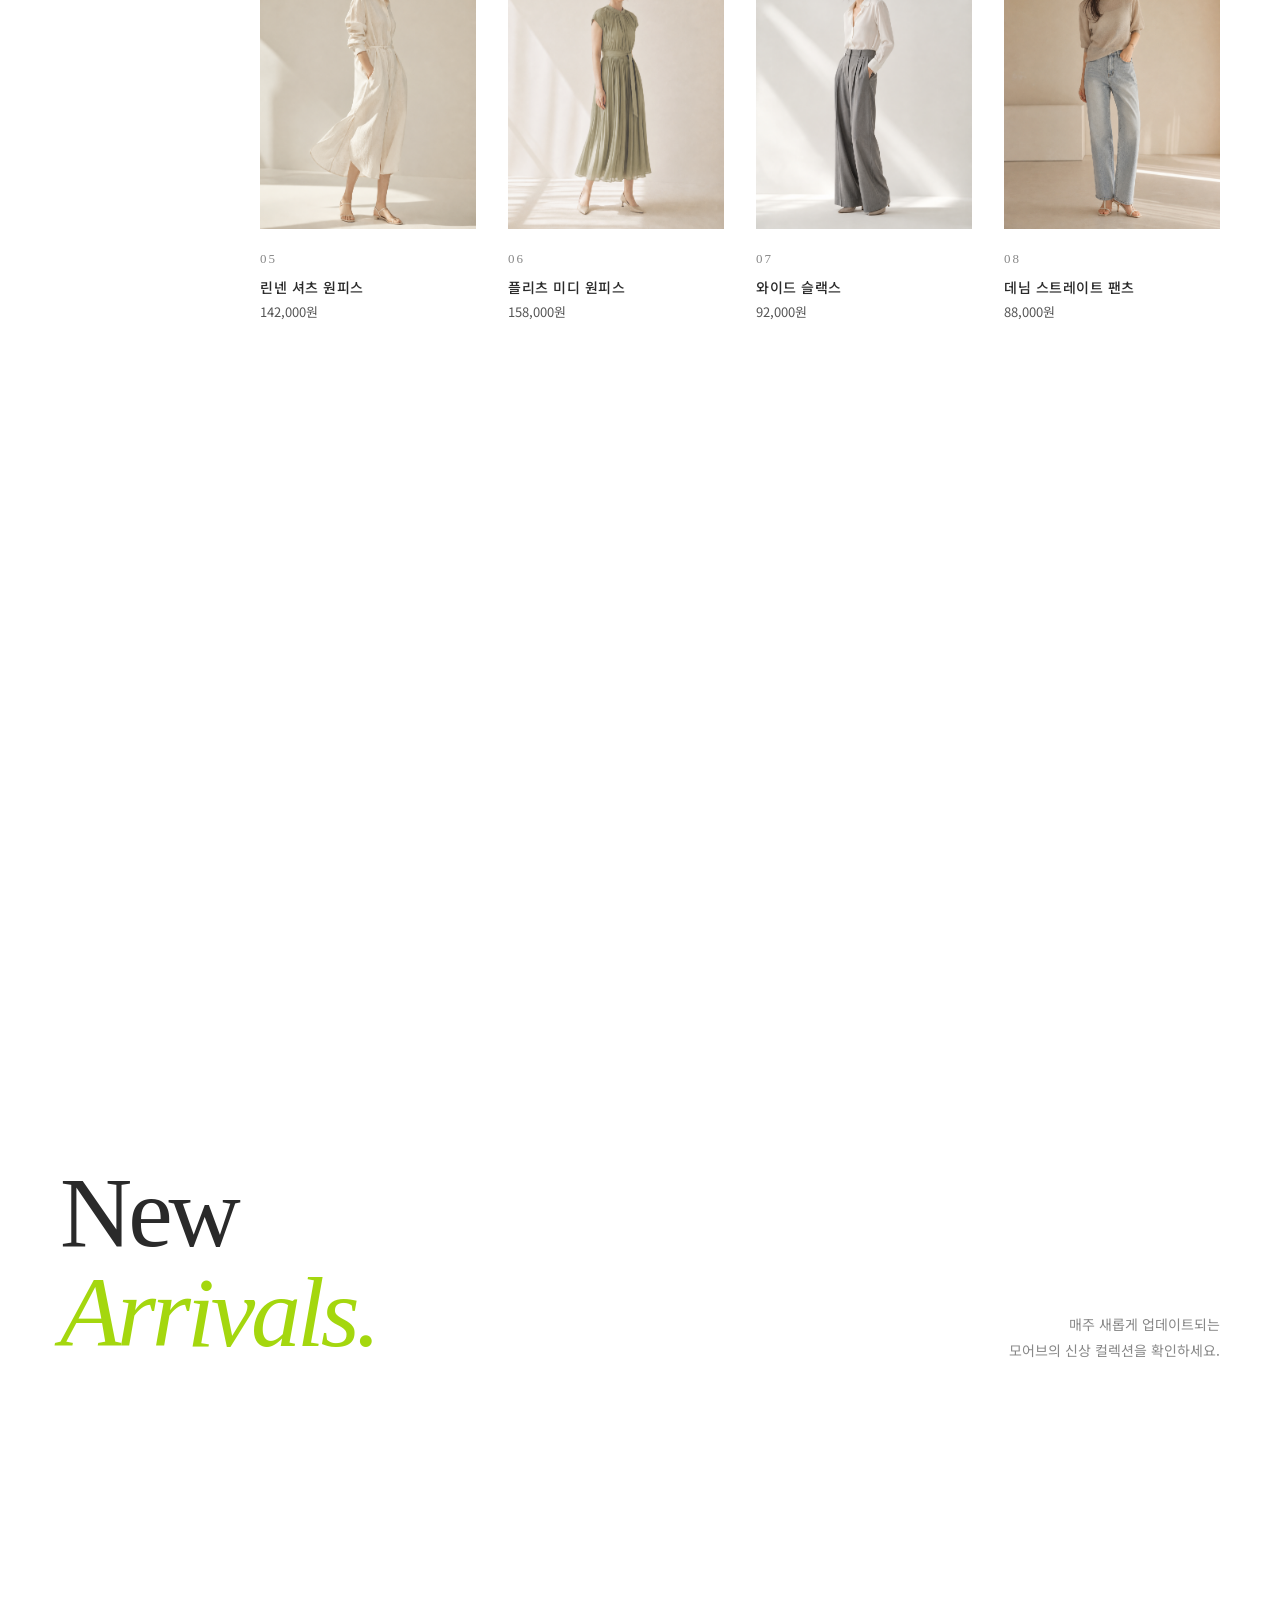
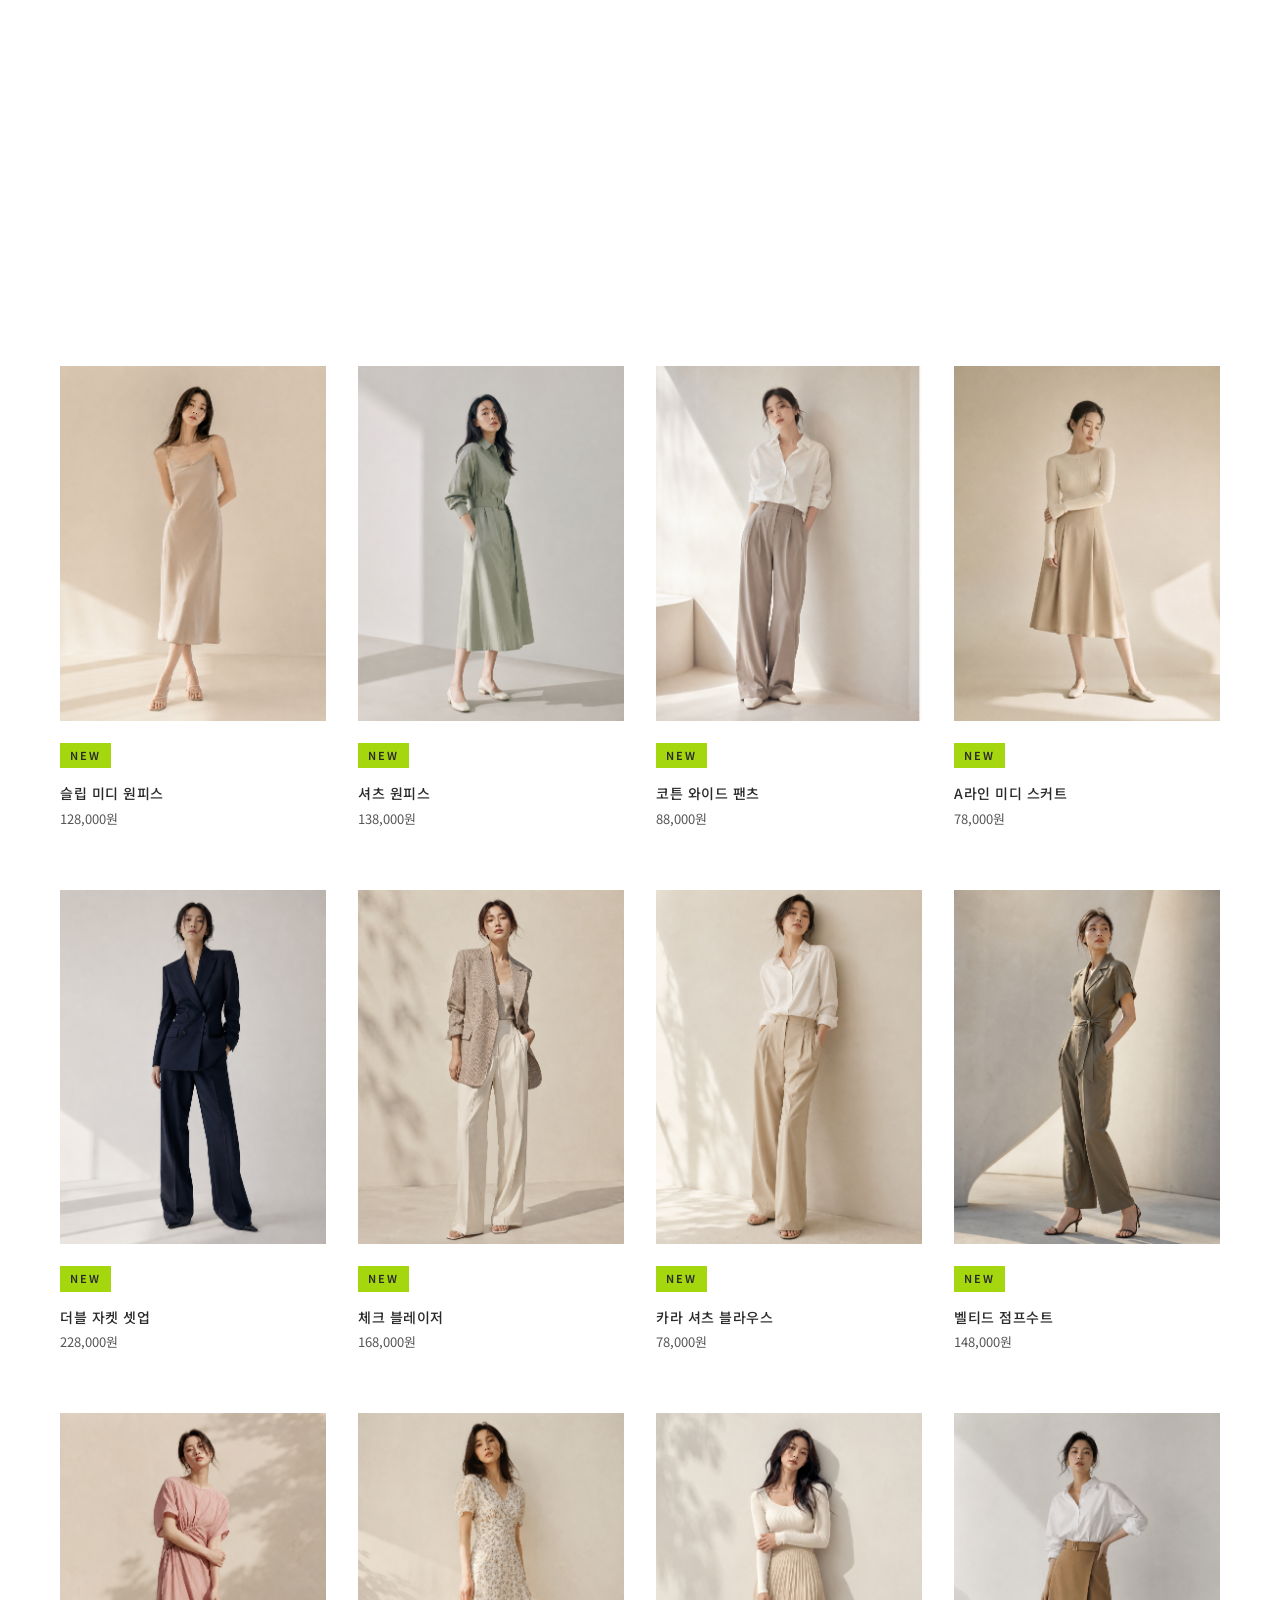
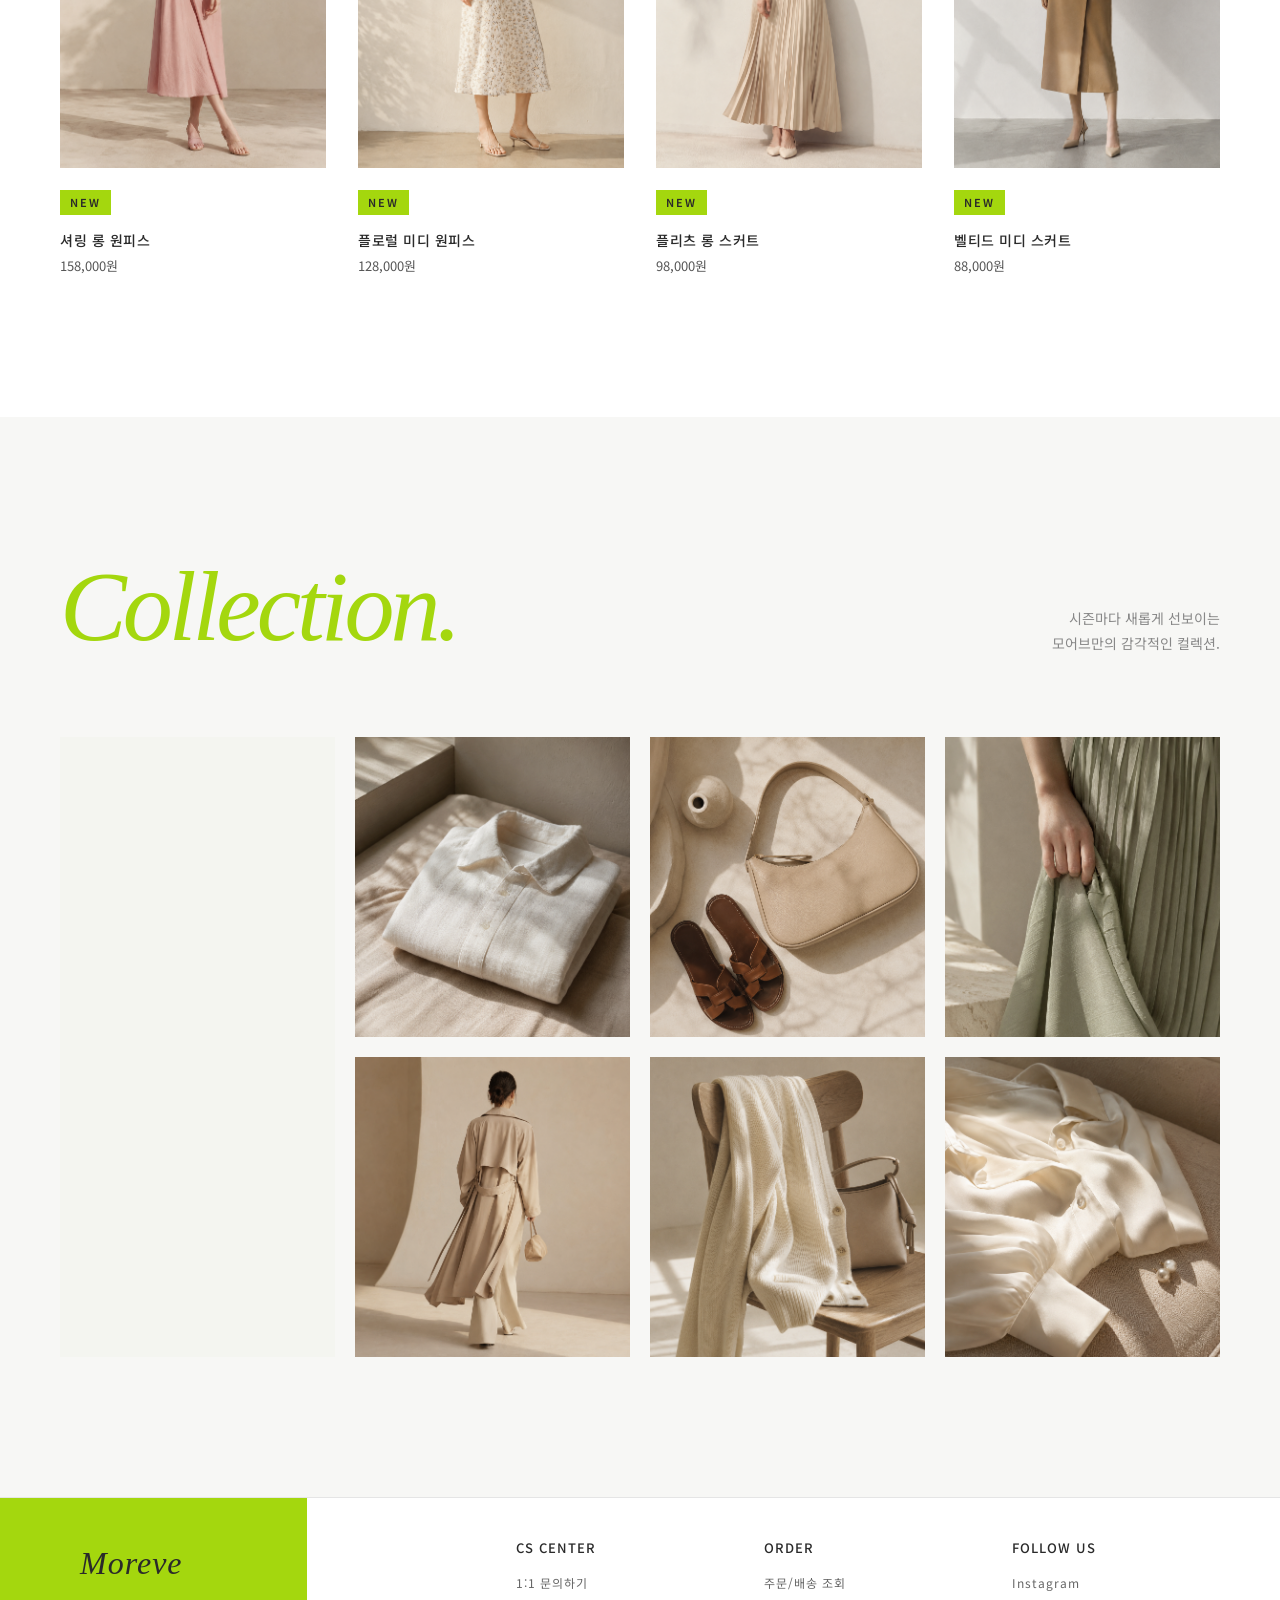
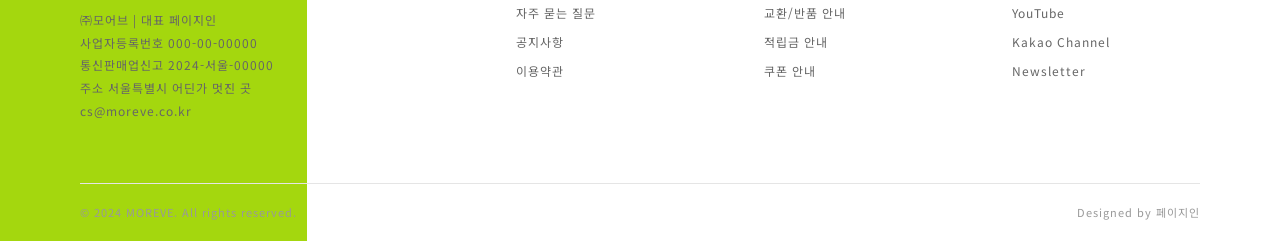
==== commit 240ec7d2: "feat: 상품 카드 도미노 페이드인 효과 적용 (시차 등장)" ====
--- a/index.html
+++ b/index.html
@@ -109,14 +109,14 @@
     <p class="section-desc">모어브 고객님들이 가장 사랑하는<br>베스트 아이템을 만나보세요.</p>
   </div>
   <div class="product-grid">
-    <a href="product.html" class="product"><div class="product-img pi1"></div><div class="product-num">01</div><div class="product-name">롱 트렌치 코트</div><div class="product-price">189,000원</div></a>
-    <a href="product.html" class="product"><div class="product-img pi2"></div><div class="product-num">02</div><div class="product-name">숏 울 자켓</div><div class="product-price">258,000원</div></a>
-    <a href="product.html" class="product"><div class="product-img pi3"></div><div class="product-num">03</div><div class="product-name">코튼 셔츠 블라우스</div><div class="product-price">68,000원</div></a>
-    <a href="product.html" class="product"><div class="product-img pi4"></div><div class="product-num">04</div><div class="product-name">케이블 니트 풀오버</div><div class="product-price">98,000원</div></a>
-    <a href="product.html" class="product"><div class="product-img pi5"></div><div class="product-num">05</div><div class="product-name">린넨 셔츠 원피스</div><div class="product-price">142,000원</div></a>
-    <a href="product.html" class="product"><div class="product-img pi6"></div><div class="product-num">06</div><div class="product-name">플리츠 미디 원피스</div><div class="product-price">158,000원</div></a>
-    <a href="product.html" class="product"><div class="product-img pi7"></div><div class="product-num">07</div><div class="product-name">와이드 슬랙스</div><div class="product-price">92,000원</div></a>
-    <a href="product.html" class="product"><div class="product-img pi8"></div><div class="product-num">08</div><div class="product-name">데님 스트레이트 팬츠</div><div class="product-price">88,000원</div></a>
+    <a href="product.html" class="product fade-in"><div class="product-img pi1"></div><div class="product-num">01</div><div class="product-name">롱 트렌치 코트</div><div class="product-price">189,000원</div></a>
+    <a href="product.html" class="product fade-in"><div class="product-img pi2"></div><div class="product-num">02</div><div class="product-name">숏 울 자켓</div><div class="product-price">258,000원</div></a>
+    <a href="product.html" class="product fade-in"><div class="product-img pi3"></div><div class="product-num">03</div><div class="product-name">코튼 셔츠 블라우스</div><div class="product-price">68,000원</div></a>
+    <a href="product.html" class="product fade-in"><div class="product-img pi4"></div><div class="product-num">04</div><div class="product-name">케이블 니트 풀오버</div><div class="product-price">98,000원</div></a>
+    <a href="product.html" class="product fade-in"><div class="product-img pi5"></div><div class="product-num">05</div><div class="product-name">린넨 셔츠 원피스</div><div class="product-price">142,000원</div></a>
+    <a href="product.html" class="product fade-in"><div class="product-img pi6"></div><div class="product-num">06</div><div class="product-name">플리츠 미디 원피스</div><div class="product-price">158,000원</div></a>
+    <a href="product.html" class="product fade-in"><div class="product-img pi7"></div><div class="product-num">07</div><div class="product-name">와이드 슬랙스</div><div class="product-price">92,000원</div></a>
+    <a href="product.html" class="product fade-in"><div class="product-img pi8"></div><div class="product-num">08</div><div class="product-name">데님 스트레이트 팬츠</div><div class="product-price">88,000원</div></a>
   </div>
 </section>
 
@@ -135,22 +135,22 @@
     <p class="section-desc">매주 새롭게 업데이트되는<br>모어브의 신상 컬렉션을 확인하세요.</p>
   </div>
   <div class="new-grid">
-    <a href="product.html" class="product"><div class="product-img pi9"></div><span class="new-tag">NEW</span><div class="product-name">싱글 트렌치 코트</div><div class="product-price">178,000원</div></a>
-    <a href="product.html" class="product"><div class="product-img pi10"></div><span class="new-tag">NEW</span><div class="product-name">린넨 블레이저</div><div class="product-price">158,000원</div></a>
-    <a href="product.html" class="product"><div class="product-img pi11"></div><span class="new-tag">NEW</span><div class="product-name">실크 블라우스</div><div class="product-price">112,000원</div></a>
-    <a href="product.html" class="product"><div class="product-img pi12"></div><span class="new-tag">NEW</span><div class="product-name">스트라이프 셔츠</div><div class="product-price">78,000원</div></a>
-    <a href="product.html" class="product"><div class="product-img pi13"></div><span class="new-tag">NEW</span><div class="product-name">슬립 미디 원피스</div><div class="product-price">128,000원</div></a>
-    <a href="product.html" class="product"><div class="product-img pi14"></div><span class="new-tag">NEW</span><div class="product-name">셔츠 원피스</div><div class="product-price">138,000원</div></a>
-    <a href="product.html" class="product"><div class="product-img pi15"></div><span class="new-tag">NEW</span><div class="product-name">코튼 와이드 팬츠</div><div class="product-price">88,000원</div></a>
-    <a href="product.html" class="product"><div class="product-img pi16"></div><span class="new-tag">NEW</span><div class="product-name">A라인 미디 스커트</div><div class="product-price">78,000원</div></a>
-    <a href="product.html" class="product"><div class="product-img pi17"></div><span class="new-tag">NEW</span><div class="product-name">더블 자켓 셋업</div><div class="product-price">228,000원</div></a>
-    <a href="product.html" class="product"><div class="product-img pi18"></div><span class="new-tag">NEW</span><div class="product-name">체크 블레이저</div><div class="product-price">168,000원</div></a>
-    <a href="product.html" class="product"><div class="product-img pi19"></div><span class="new-tag">NEW</span><div class="product-name">카라 셔츠 블라우스</div><div class="product-price">78,000원</div></a>
-    <a href="product.html" class="product"><div class="product-img pi20"></div><span class="new-tag">NEW</span><div class="product-name">벨티드 점프수트</div><div class="product-price">148,000원</div></a>
-    <a href="product.html" class="product"><div class="product-img pi21"></div><span class="new-tag">NEW</span><div class="product-name">셔링 롱 원피스</div><div class="product-price">158,000원</div></a>
-    <a href="product.html" class="product"><div class="product-img pi22"></div><span class="new-tag">NEW</span><div class="product-name">플로럴 미디 원피스</div><div class="product-price">128,000원</div></a>
-    <a href="product.html" class="product"><div class="product-img pi23"></div><span class="new-tag">NEW</span><div class="product-name">플리츠 롱 스커트</div><div class="product-price">98,000원</div></a>
-    <a href="product.html" class="product"><div class="product-img pi24"></div><span class="new-tag">NEW</span><div class="product-name">벨티드 미디 스커트</div><div class="product-price">88,000원</div></a>
+    <a href="product.html" class="product fade-in"><div class="product-img pi9"></div><span class="new-tag">NEW</span><div class="product-name">싱글 트렌치 코트</div><div class="product-price">178,000원</div></a>
+    <a href="product.html" class="product fade-in"><div class="product-img pi10"></div><span class="new-tag">NEW</span><div class="product-name">린넨 블레이저</div><div class="product-price">158,000원</div></a>
+    <a href="product.html" class="product fade-in"><div class="product-img pi11"></div><span class="new-tag">NEW</span><div class="product-name">실크 블라우스</div><div class="product-price">112,000원</div></a>
+    <a href="product.html" class="product fade-in"><div class="product-img pi12"></div><span class="new-tag">NEW</span><div class="product-name">스트라이프 셔츠</div><div class="product-price">78,000원</div></a>
+    <a href="product.html" class="product fade-in"><div class="product-img pi13"></div><span class="new-tag">NEW</span><div class="product-name">슬립 미디 원피스</div><div class="product-price">128,000원</div></a>
+    <a href="product.html" class="product fade-in"><div class="product-img pi14"></div><span class="new-tag">NEW</span><div class="product-name">셔츠 원피스</div><div class="product-price">138,000원</div></a>
+    <a href="product.html" class="product fade-in"><div class="product-img pi15"></div><span class="new-tag">NEW</span><div class="product-name">코튼 와이드 팬츠</div><div class="product-price">88,000원</div></a>
+    <a href="product.html" class="product fade-in"><div class="product-img pi16"></div><span class="new-tag">NEW</span><div class="product-name">A라인 미디 스커트</div><div class="product-price">78,000원</div></a>
+    <a href="product.html" class="product fade-in"><div class="product-img pi17"></div><span class="new-tag">NEW</span><div class="product-name">더블 자켓 셋업</div><div class="product-price">228,000원</div></a>
+    <a href="product.html" class="product fade-in"><div class="product-img pi18"></div><span class="new-tag">NEW</span><div class="product-name">체크 블레이저</div><div class="product-price">168,000원</div></a>
+    <a href="product.html" class="product fade-in"><div class="product-img pi19"></div><span class="new-tag">NEW</span><div class="product-name">카라 셔츠 블라우스</div><div class="product-price">78,000원</div></a>
+    <a href="product.html" class="product fade-in"><div class="product-img pi20"></div><span class="new-tag">NEW</span><div class="product-name">벨티드 점프수트</div><div class="product-price">148,000원</div></a>
+    <a href="product.html" class="product fade-in"><div class="product-img pi21"></div><span class="new-tag">NEW</span><div class="product-name">셔링 롱 원피스</div><div class="product-price">158,000원</div></a>
+    <a href="product.html" class="product fade-in"><div class="product-img pi22"></div><span class="new-tag">NEW</span><div class="product-name">플로럴 미디 원피스</div><div class="product-price">128,000원</div></a>
+    <a href="product.html" class="product fade-in"><div class="product-img pi23"></div><span class="new-tag">NEW</span><div class="product-name">플리츠 롱 스커트</div><div class="product-price">98,000원</div></a>
+    <a href="product.html" class="product fade-in"><div class="product-img pi24"></div><span class="new-tag">NEW</span><div class="product-name">벨티드 미디 스커트</div><div class="product-price">88,000원</div></a>
   </div>
 </section>
 
--- a/style.css
+++ b/style.css
@@ -901,6 +901,12 @@
   opacity: 0;
   transform: translateY(20px);
   animation: letterFade 0.9s forwards;  /* 0.5s → 0.9s (더 천천히) */
+  animation-play-state: paused;  /* 처음엔 멈춰둠 */
+}
+
+/* 인트로 끝나면 애니메이션 시작 */
+body.intro-done .hero-title > .line > span {
+  animation-play-state: running;
 }
 
 /* Line 1: Love */
@@ -1102,3 +1108,43 @@
 .collection .col-item:hover .col-img {
   transform: scale(1.03);
 }
+
+/* ī�� ���̳� ȿ�� - �¡�� ���� ���� */
+.product-grid .product.fade-in,
+.new-grid .product.fade-in,
+.cat-products .product.fade-in {
+  transition-delay: 0s;
+}
+
+.product-grid .product.fade-in:nth-child(1),
+.new-grid .product.fade-in:nth-child(1),
+.cat-products .product.fade-in:nth-child(1) { transition-delay: 0s; }
+
+.product-grid .product.fade-in:nth-child(2),
+.new-grid .product.fade-in:nth-child(2),
+.cat-products .product.fade-in:nth-child(2) { transition-delay: 0.1s; }
+
+.product-grid .product.fade-in:nth-child(3),
+.new-grid .product.fade-in:nth-child(3),
+.cat-products .product.fade-in:nth-child(3) { transition-delay: 0.2s; }
+
+.product-grid .product.fade-in:nth-child(4),
+.new-grid .product.fade-in:nth-child(4),
+.cat-products .product.fade-in:nth-child(4) { transition-delay: 0.3s; }
+
+.product-grid .product.fade-in:nth-child(5),
+.new-grid .product.fade-in:nth-child(5),
+.cat-products .product.fade-in:nth-child(5) { transition-delay: 0.4s; }
+
+.product-grid .product.fade-in:nth-child(6),
+.new-grid .product.fade-in:nth-child(6),
+.cat-products .product.fade-in:nth-child(6) { transition-delay: 0.5s; }
+
+.product-grid .product.fade-in:nth-child(7),
+.new-grid .product.fade-in:nth-child(7),
+.cat-products .product.fade-in:nth-child(7) { transition-delay: 0.6s; }
+
+.product-grid .product.fade-in:nth-child(8),
+.new-grid .product.fade-in:nth-child(8),
+.cat-products .product.fade-in:nth-child(8) { transition-delay: 0.7s; }
+
